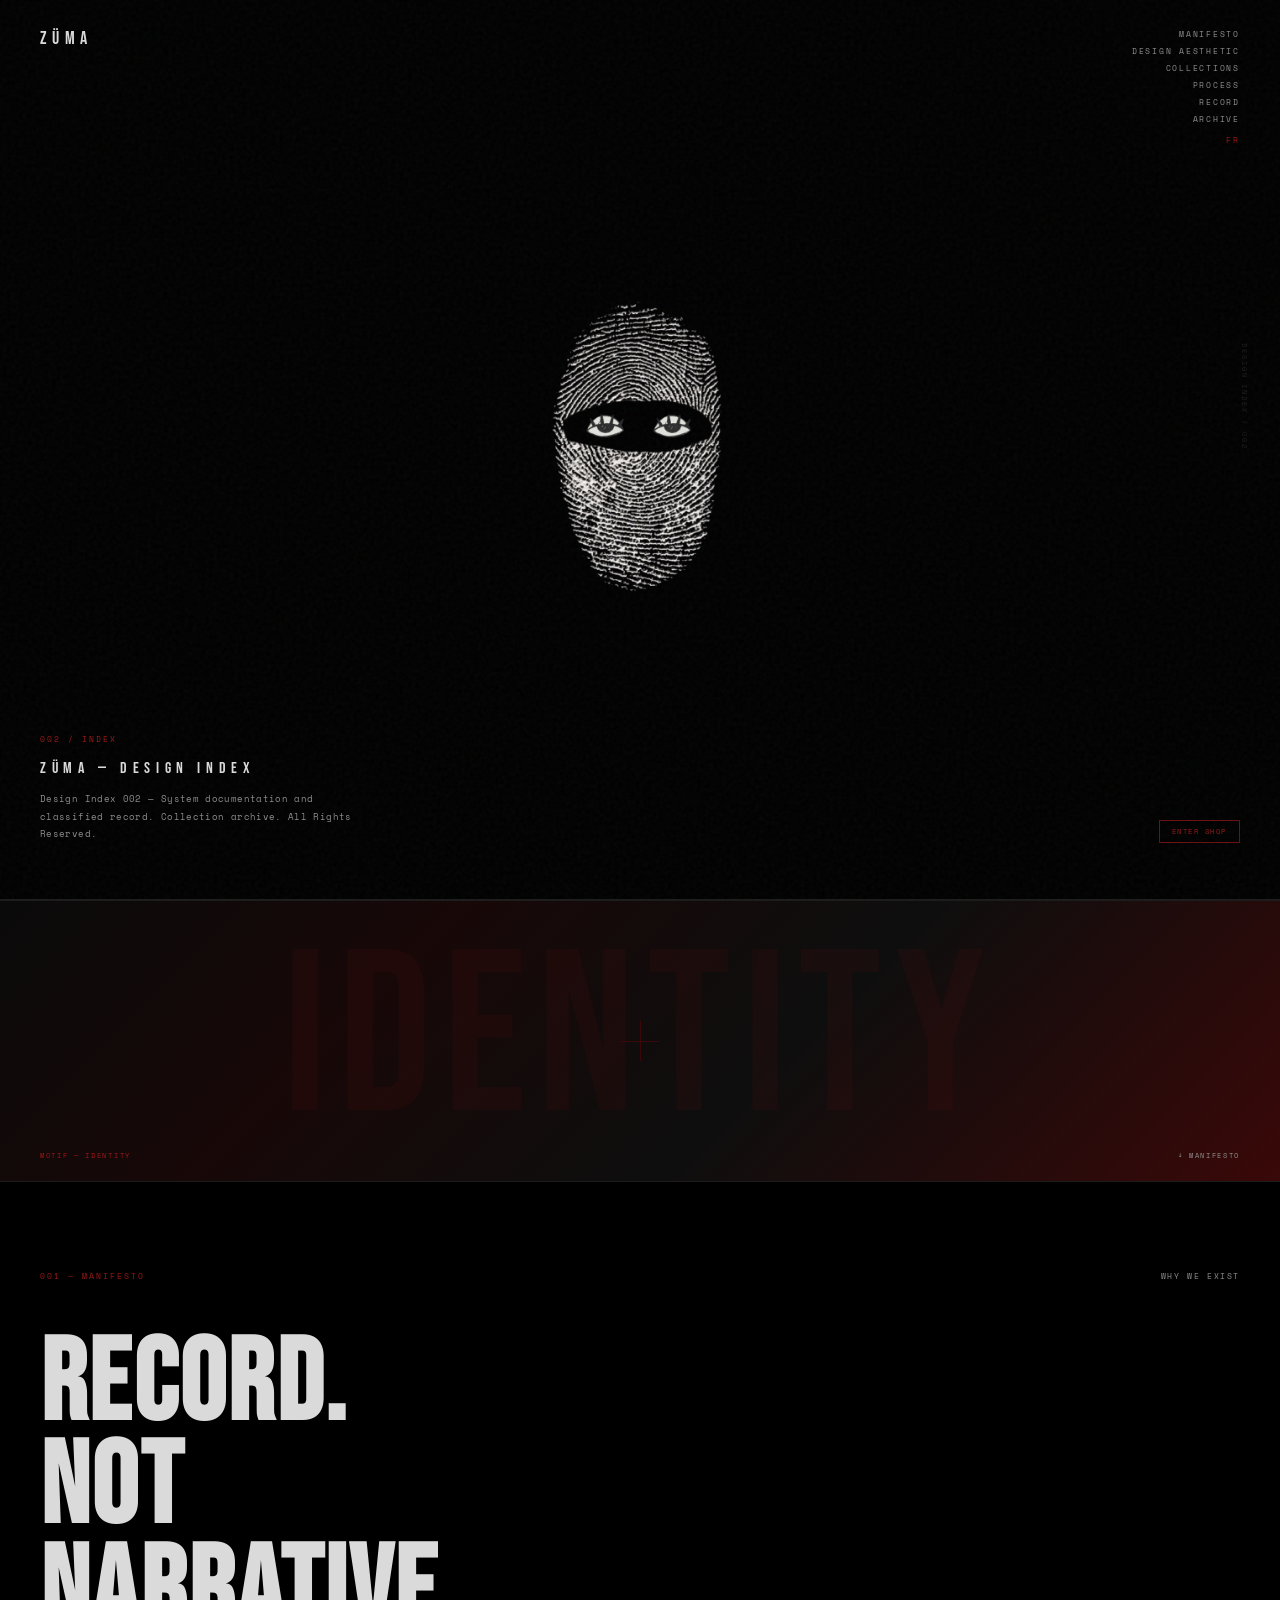
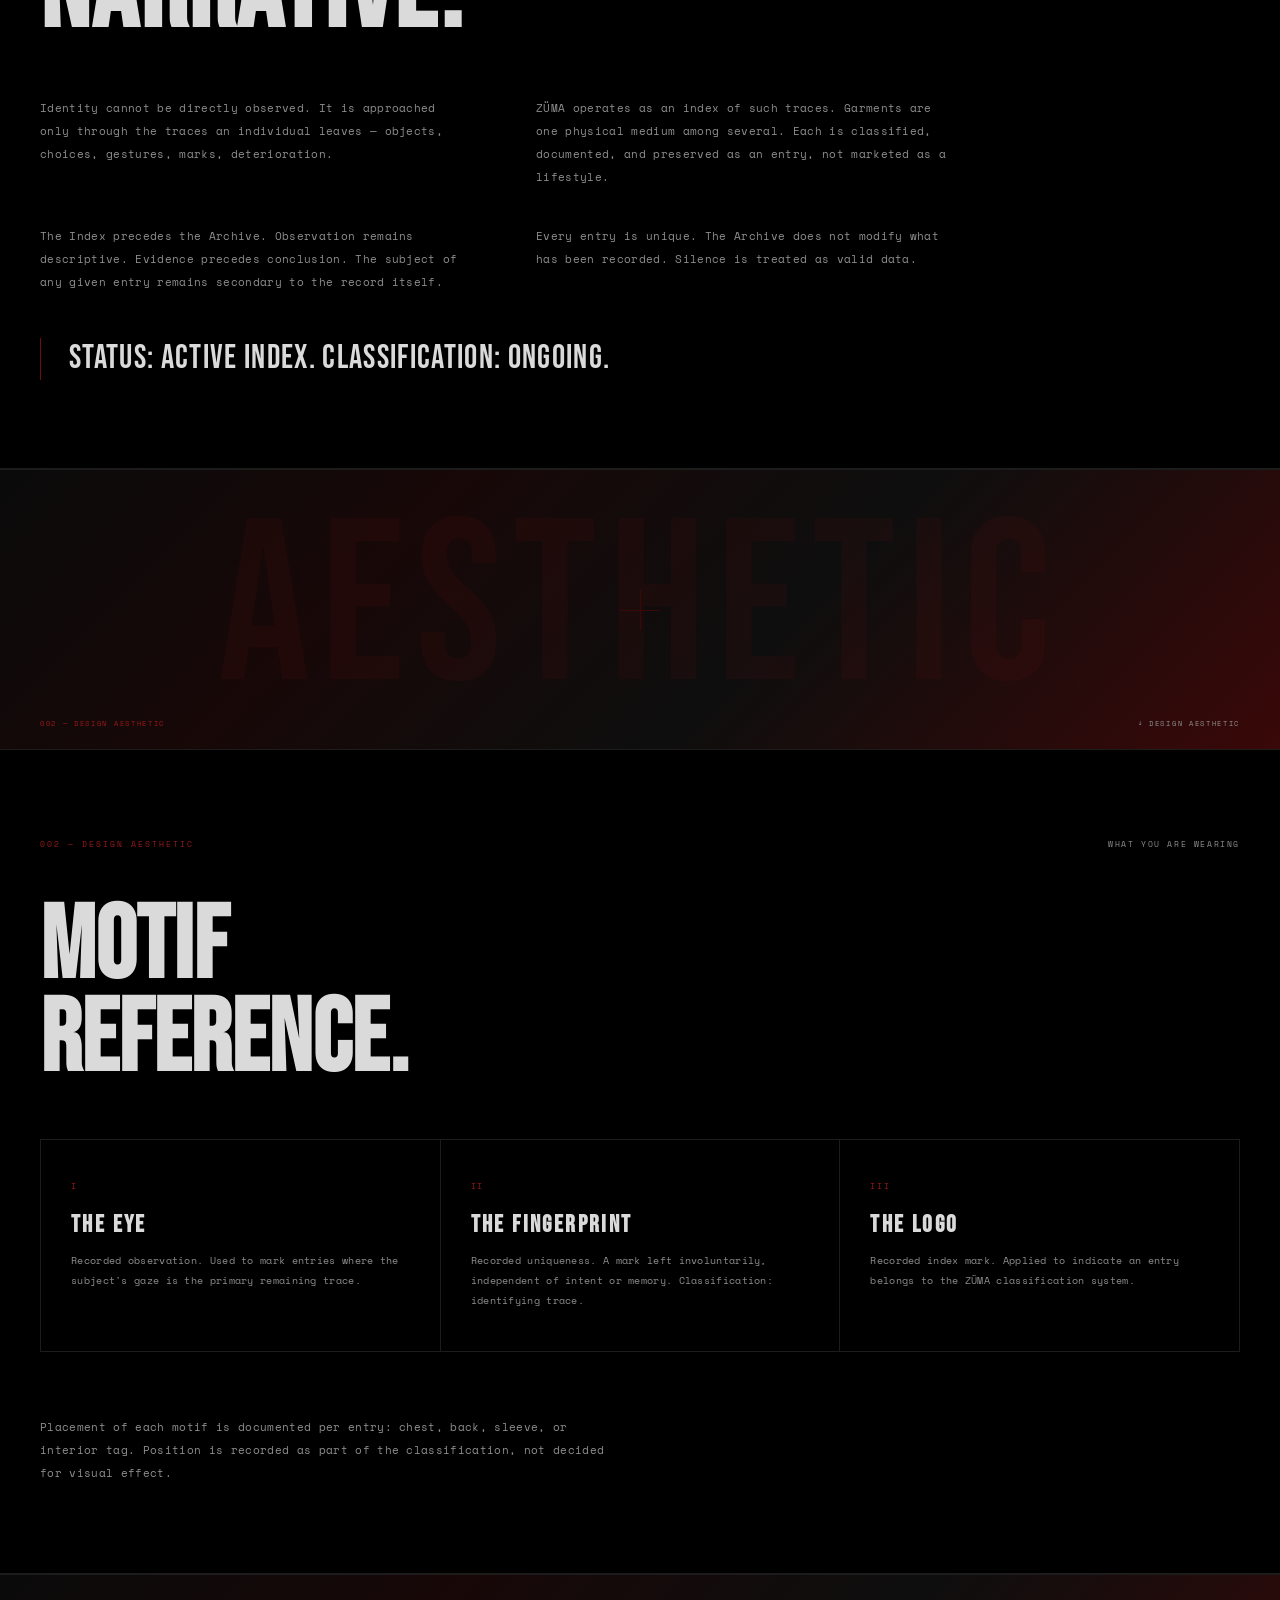
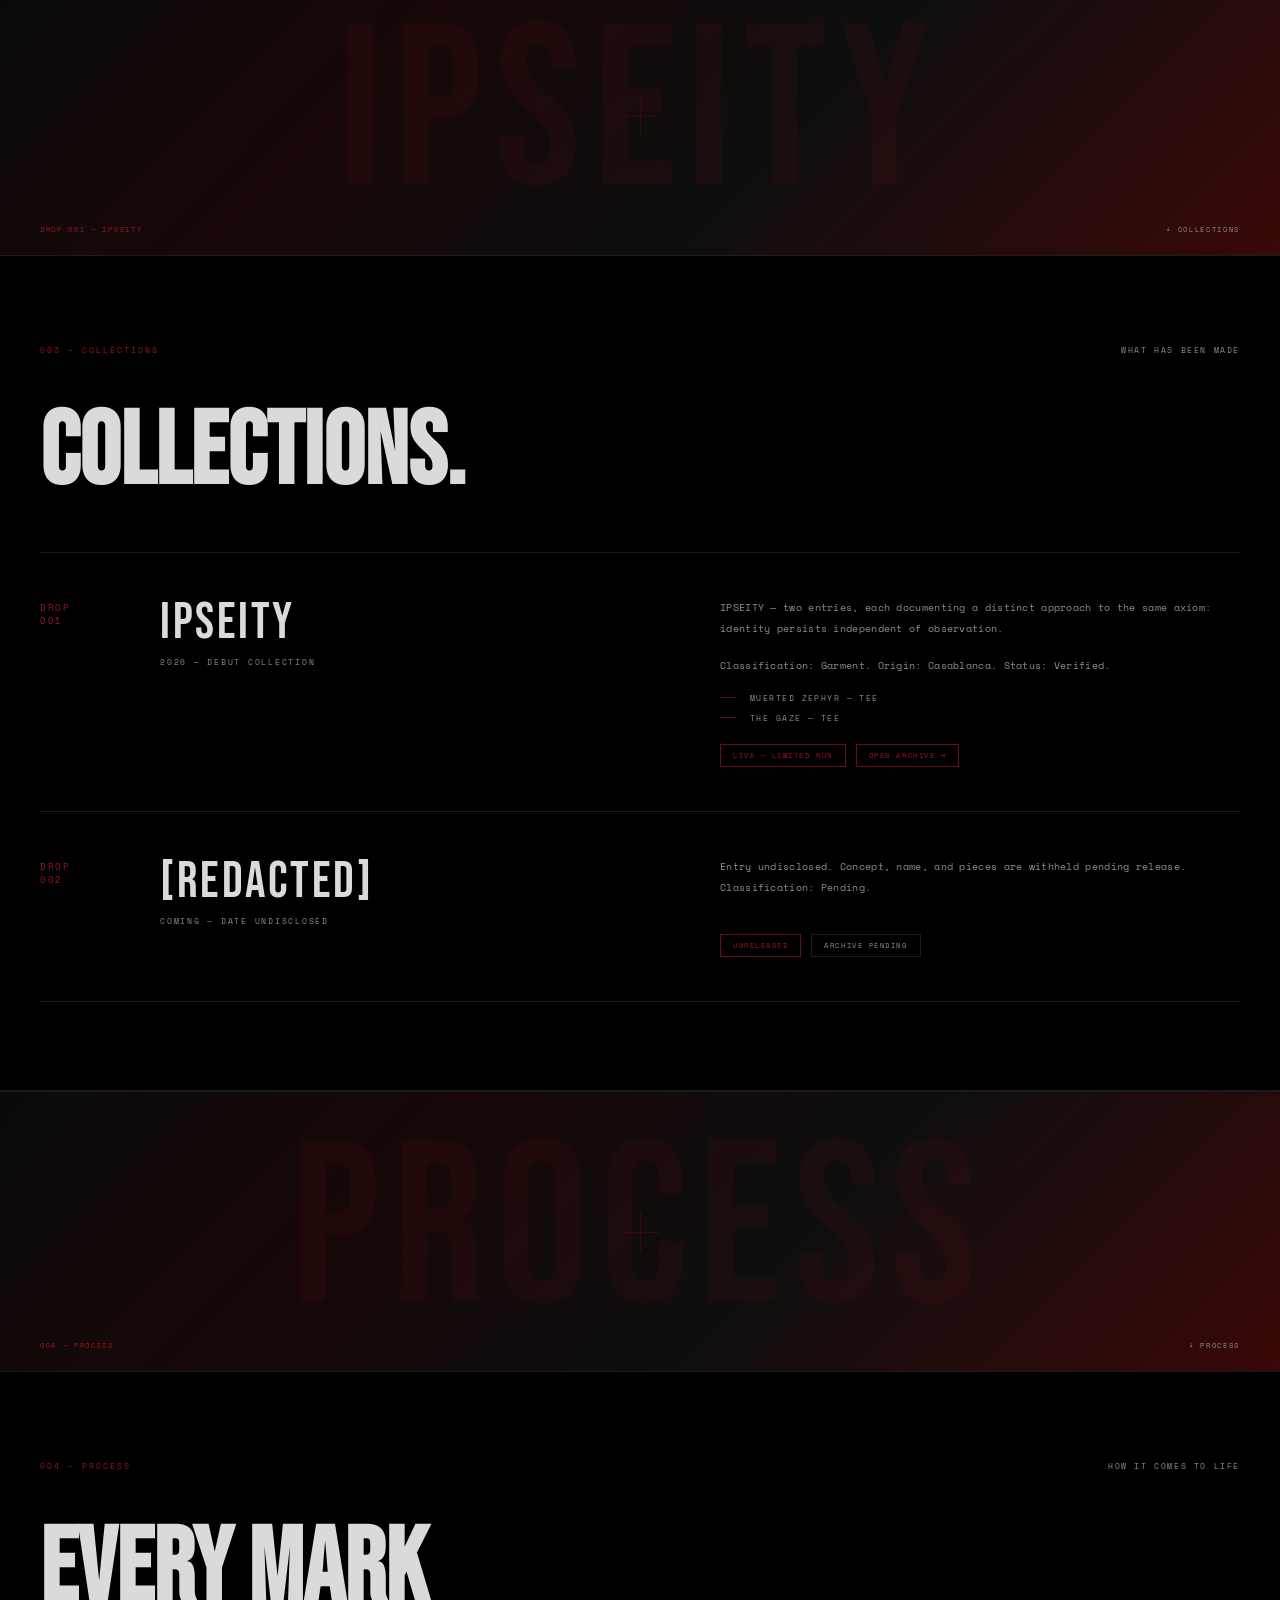
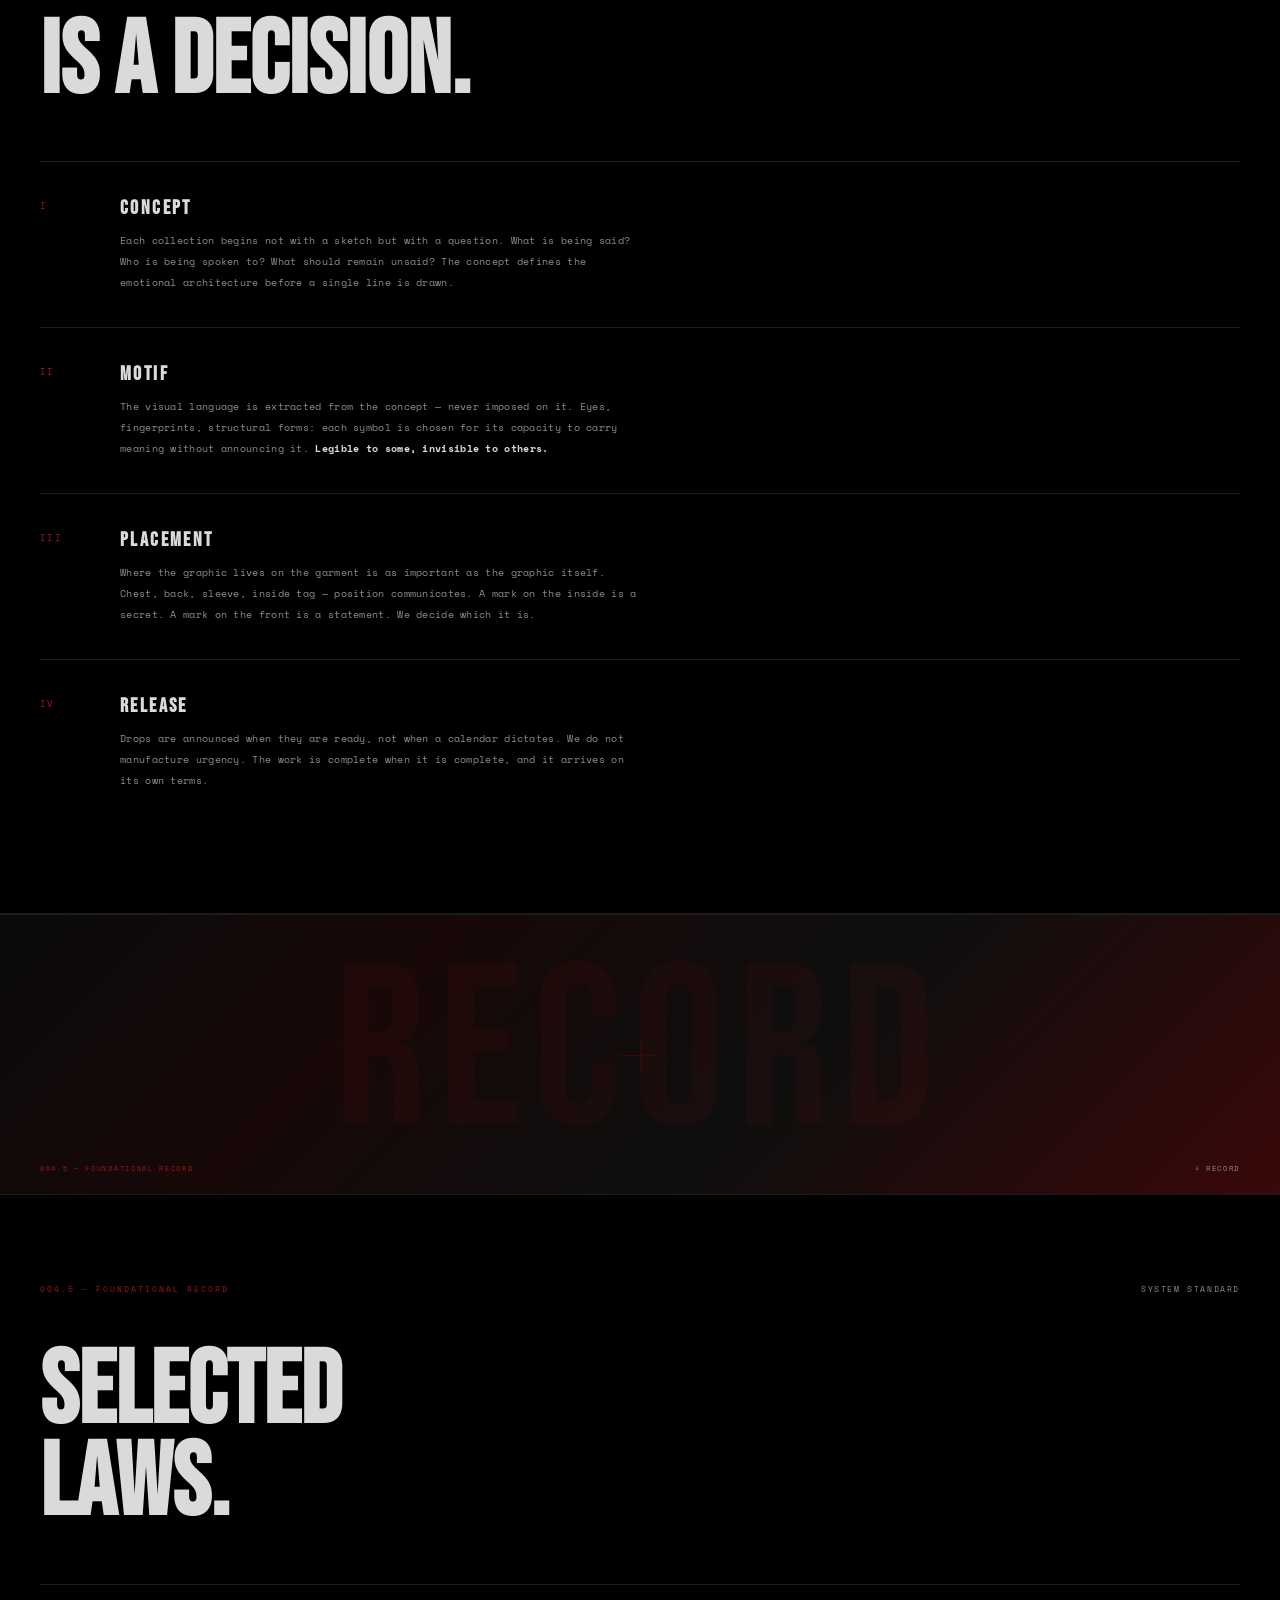
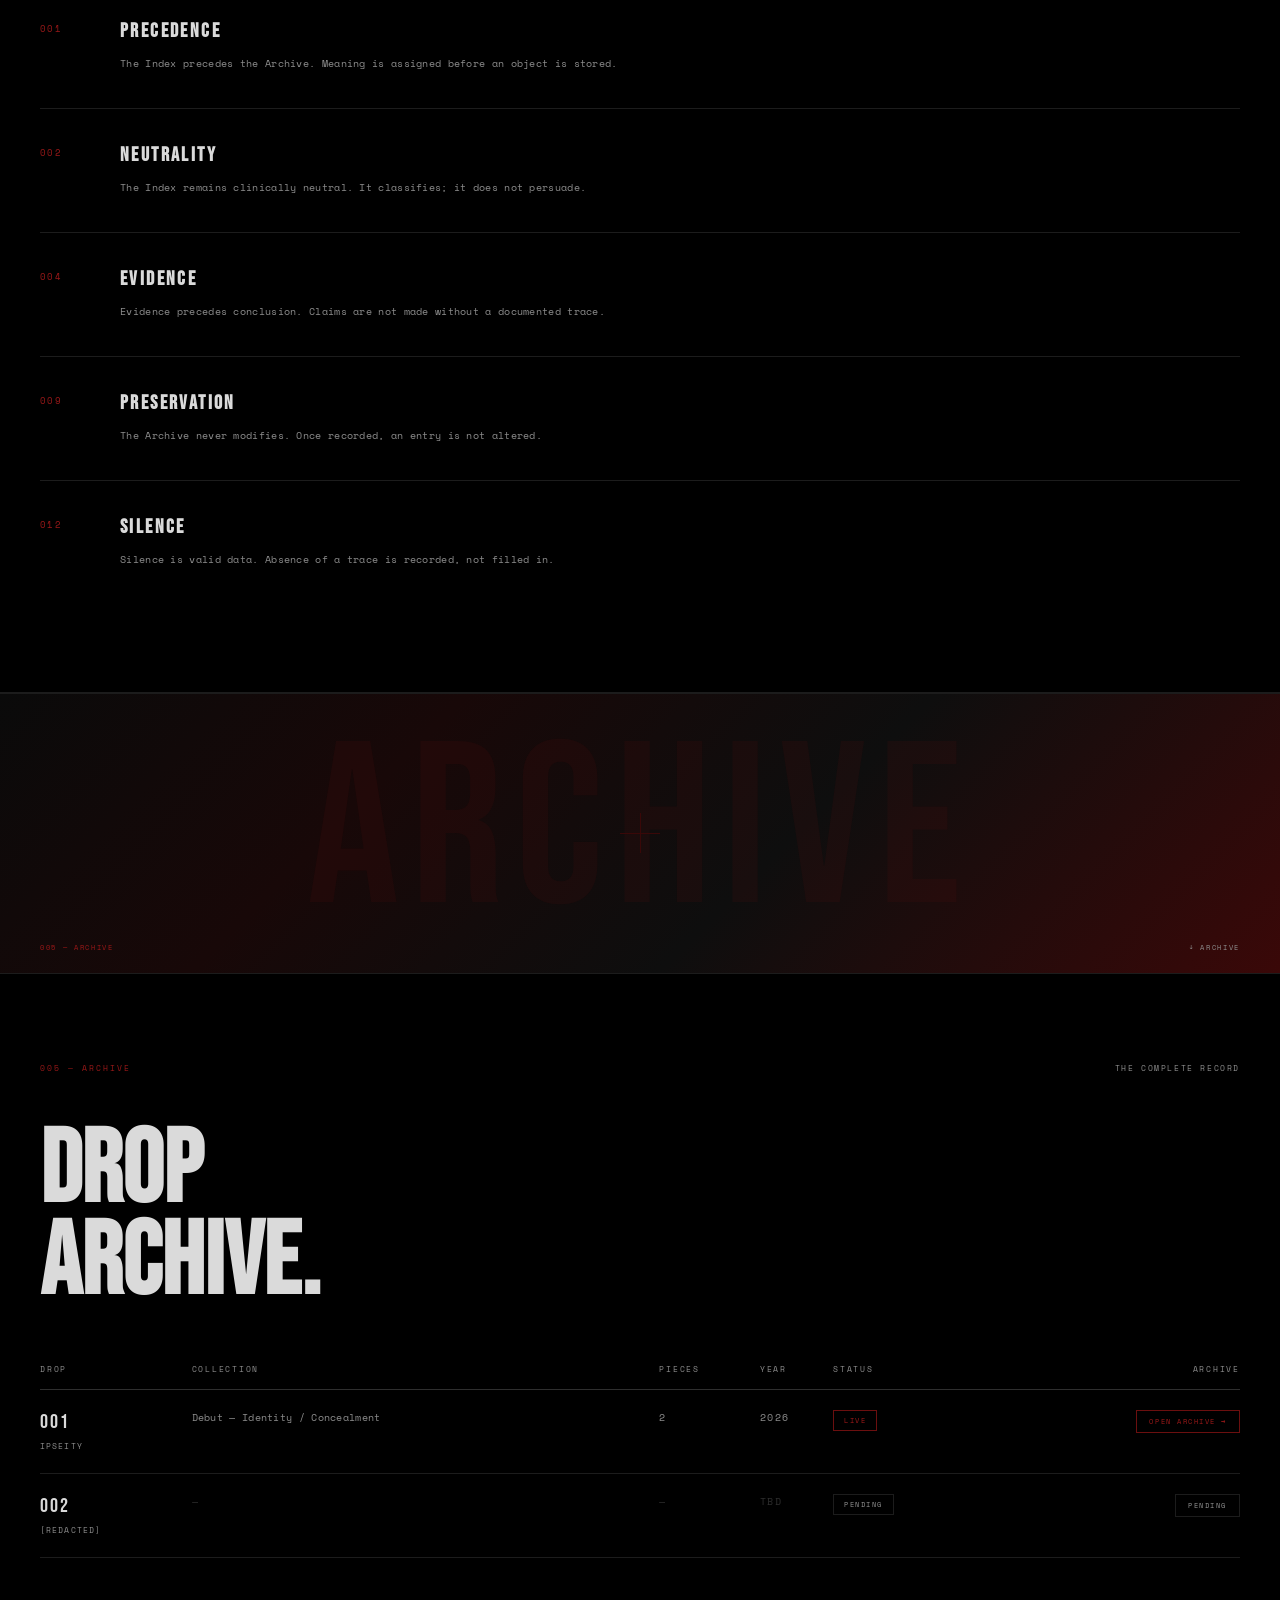
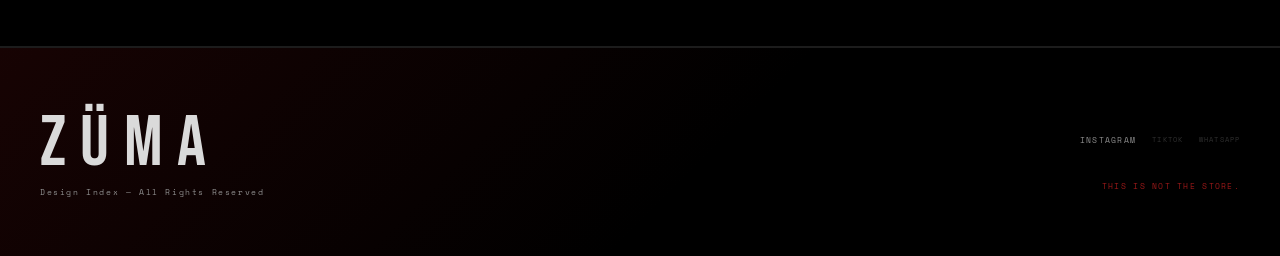
==== index.html @ 2cfb6a5b "Add files via upload" ====
<!DOCTYPE html>
<html lang="en">
<head>
  <!-- Prevent a flash of unstyled content: scripts/core/loader.js restores visibility -->
  <style>body{visibility:hidden;}</style>

  <meta charset="UTF-8">
  <meta name="viewport" content="width=device-width, initial-scale=1.0">
  <title>ZÜMA — INDEX</title>
  <link rel="icon" type="image/png" href="assets/logos/android-chrome-512x512.png">

  <!-- Fonts -->
  <link rel="preconnect" href="https://fonts.googleapis.com">
  <link rel="preconnect" href="https://fonts.gstatic.com" crossorigin>
  <link href="https://fonts.googleapis.com/css2?family=Bebas+Neue&family=Space+Mono:wght@400;700&display=swap" rel="stylesheet">

  <!-- ======================================================
       STYLES
       Order matters: layout/responsive.css must load LAST so
       its @media overrides keep winning the cascade.
       ====================================================== -->
  <link rel="stylesheet" href="styles/core/reset.css">
  <link rel="stylesheet" href="styles/core/variables.css">
  <link rel="stylesheet" href="styles/core/globals.css">
  <link rel="stylesheet" href="styles/core/typography.css">

  <link rel="stylesheet" href="styles/layout/navigation.css">
  <link rel="stylesheet" href="styles/layout/section.css">
  <link rel="stylesheet" href="styles/layout/footer.css">

  <link rel="stylesheet" href="styles/components/loader.css">
  <link rel="stylesheet" href="styles/components/buttons.css">
  <link rel="stylesheet" href="styles/components/texture-bands.css">
  <link rel="stylesheet" href="styles/components/cards.css">

  <link rel="stylesheet" href="styles/animations/keyframes.css">
  <link rel="stylesheet" href="styles/animations/reveal.css">

  <link rel="stylesheet" href="styles/pages/hero.css">
  <link rel="stylesheet" href="styles/pages/manifesto.css">
  <link rel="stylesheet" href="styles/pages/design-aesthetic.css">
  <link rel="stylesheet" href="styles/pages/collections.css">
  <link rel="stylesheet" href="styles/pages/process.css">
  <link rel="stylesheet" href="styles/pages/archive.css">

  <link rel="stylesheet" href="styles/layout/responsive.css">
</head>
<body>

<!-- ====================================================== -->
<!-- LOADER -->
<!-- ====================================================== -->
<div id="loader">
  <div class="loader-mark" style="opacity:0">ZÜMA</div>
  <div class="loader-line"></div>
</div>

<!-- ====================================================== -->
<!-- NAVIGATION -->
<!-- ====================================================== -->
<header>
  <nav>
    <a class="nav-brand" href="/ZUMAINDEX/">ZÜMA</a>
    <div class="nav-links">
      <a href="#manifesto">Manifesto</a>
      <a href="#design-aesthetic">Design Aesthetic</a>
      <a href="#collections">Collections</a>
      <a href="#process">Process</a>
      <a href="#record">Record</a>
      <a href="#archive">Archive</a>
      <a href="fr.html" style="color: var(--crimson-hi); margin-top: 4px;">FR</a>
    </div>
  </nav>
</header>

<main>

  <!-- ====================================================== -->
  <!-- HERO -->
  <!-- ====================================================== -->
  <section id="hero">
    <div class="hero-img"></div>
    <div class="hero-side">Design Index / 002</div>
    <div class="hero-content">
      <div>
        <div class="hero-number">002 / INDEX</div>
        <div class="hero-label">ZÜMA — Design Index</div>
        <p class="hero-sub">Design Index 002 — System documentation and classified record. Collection archive. All Rights Reserved.</p>
      </div>
      <div class="hero-shop-wrapper">
        <a href="https://zumaurbanwear.store/" class="hero-shop-btn">Enter Shop</a>
      </div>
    </div>
  </section>

  <!-- BAND 1 — shadow -->
  <div class="texture-band texture-band--mid tx-shadow reveal">
    <div class="band-ghost band-ghost--center">IDENTITY</div>
    <div class="band-cross"></div>
    <div class="band-label">Motif — Identity</div>
    <div class="band-label-r">↓ Manifesto</div>
  </div>

  <!-- ====================================================== -->
  <!-- MANIFESTO -->
  <!-- ====================================================== -->
  <section id="manifesto">
    <div class="section-meta reveal">
      <span class="section-num">001 — Manifesto</span>
      <span class="section-tag">Why we exist</span>
    </div>
    <h2 class="manifesto-headline reveal reveal-d1">RECORD.<br>NOT<br>NARRATIVE.</h2>
    <div class="manifesto-body">
      <div class="manifesto-block reveal reveal-d2">
        <p>Identity cannot be directly observed. It is approached only through the traces an individual leaves — objects, choices, gestures, marks, deterioration.</p>
      </div>
      <div class="manifesto-block reveal reveal-d3">
        <p>ZÜMA operates as an index of such traces. Garments are one physical medium among several. Each is classified, documented, and preserved as an entry, not marketed as a lifestyle.</p>
      </div>
      <div class="manifesto-block reveal reveal-d4">
        <p>The Index precedes the Archive. Observation remains descriptive. Evidence precedes conclusion. The subject of any given entry remains secondary to the record itself.</p>
      </div>
      <div class="manifesto-block reveal reveal-d5">
        <p>Every entry is unique. The Archive does not modify what has been recorded. Silence is treated as valid data.</p>
      </div>
      <div class="manifesto-pull reveal reveal-d2">
        <p>Status: Active Index. Classification: Ongoing.</p>
      </div>
    </div>
  </section>

  <!-- BAND 2 — fabric -->
  <div class="texture-band texture-band--mid tx-shadow reveal">
    <div class="band-ghost band-ghost--center">AESTHETIC</div>
    <div class="band-cross"></div>
    <div class="band-label">002 — Design Aesthetic</div>
    <div class="band-label-r">↓ Design Aesthetic</div>
  </div>

  <!-- ====================================================== -->
  <!-- DESIGN AESTHETIC -->
  <!-- ====================================================== -->
  <section id="design-aesthetic">
    <div class="section-meta reveal">
      <span class="section-num">002 — Design Aesthetic</span>
      <span class="section-tag">What you are wearing</span>
    </div>
    <h2 class="da-headline reveal reveal-d1">MOTIF<br>REFERENCE.</h2>
    <div class="da-grid reveal reveal-d2">
      <div class="da-cell">
        <span class="da-cell-num">I</span>
        <h3>THE EYE</h3>
        <p>Recorded observation. Used to mark entries where the subject's gaze is the primary remaining trace.</p>
      </div>
      <div class="da-cell">
        <span class="da-cell-num">II</span>
        <h3>THE FINGERPRINT</h3>
        <p>Recorded uniqueness. A mark left involuntarily, independent of intent or memory. Classification: identifying trace.</p>
      </div>
      <div class="da-cell">
        <span class="da-cell-num">III</span>
        <h3>THE LOGO</h3>
        <p>Recorded index mark. Applied to indicate an entry belongs to the ZÜMA classification system.</p>
      </div>
    </div>
    <div class="da-statement reveal reveal-d3">
      <p>Placement of each motif is documented per entry: chest, back, sleeve, or interior tag. Position is recorded as part of the classification, not decided for visual effect.</p>
    </div>
  </section>

  <!-- BAND 3 — concrete tall -->
  <div class="texture-band texture-band--mid tx-shadow reveal">
    <div class="band-ghost band-ghost--center">IPSEITY</div>
    <div class="band-cross"></div>
    <div class="band-label">Drop 001 — IPSEITY</div>
    <div class="band-label-r">↓ Collections</div>
  </div>

  <!-- ====================================================== -->
  <!-- COLLECTIONS -->
  <!-- ====================================================== -->
  <section id="collections">
    <div class="section-meta reveal">
      <span class="section-num">003 — Collections</span>
      <span class="section-tag">What has been made</span>
    </div>
    <h2 class="coll-headline reveal reveal-d1">COLLECTIONS.</h2>
    <div class="coll-entry reveal reveal-d2">
      <div class="coll-num">DROP<br>001</div>
      <div class="coll-name">IPSEITY<span>2026 — Debut Collection</span></div>
      <div class="coll-desc">
        <p>IPSEITY — two entries, each documenting a distinct approach to the same axiom: identity persists independent of observation.</p>
        <p>Classification: Garment. Origin: Casablanca. Status: Verified.</p>
        <div class="coll-pieces">
          <div class="coll-piece">Muerted Zephyr — Tee</div>
          <div class="coll-piece">The Gaze — Tee</div>
        </div>
        <div class="coll-status">Live — Limited Run</div>
        <a href="collections/001-ipseity/index.html" class="link-btn" style="margin-top:20px;display:inline-block;">Open Archive →</a>
      </div>
    </div>
    <div class="coll-entry reveal reveal-d3">
      <div class="coll-num">DROP<br>002</div>
      <div class="coll-name">[REDACTED]<span>Coming — Date Undisclosed</span></div>
      <div class="coll-desc">
        <p>Entry undisclosed. Concept, name, and pieces are withheld pending release. Classification: Pending.</p>
        <div class="coll-status">Unreleased</div>
        <span class="link-btn link-btn--muted" style="margin-top:20px;display:inline-block;">Archive Pending</span>
      </div>
    </div>
  </section>

  <!-- BAND 4 — grain short -->
  <div class="texture-band texture-band--mid tx-shadow reveal">
    <div class="band-ghost band-ghost--center">PROCESS</div>
    <div class="band-cross"></div>
    <div class="band-label">004 — Process</div>
    <div class="band-label-r">↓ Process</div>
  </div>

  <!-- ====================================================== -->
  <!-- PROCESS -->
  <!-- ====================================================== -->
  <section id="process">
    <div class="section-meta reveal">
      <span class="section-num">004 — Process</span>
      <span class="section-tag">How it comes to life</span>
    </div>
    <h2 class="process-headline reveal reveal-d1">EVERY MARK<br>IS A DECISION.</h2>
    <div class="process-item reveal reveal-d1">
      <div class="process-item-num">I</div>
      <div class="process-item-body"><h4>CONCEPT</h4><p>Each collection begins not with a sketch but with a question. What is being said? Who is being spoken to? What should remain unsaid? The concept defines the emotional architecture before a single line is drawn.</p></div>
    </div>
    <div class="process-item reveal reveal-d2">
      <div class="process-item-num">II</div>
      <div class="process-item-body"><h4>MOTIF</h4><p>The visual language is extracted from the concept — never imposed on it. Eyes, fingerprints, structural forms: each symbol is chosen for its capacity to carry meaning without announcing it. <strong>Legible to some, invisible to others.</strong></p></div>
    </div>
    <div class="process-item reveal reveal-d3">
      <div class="process-item-num">III</div>
      <div class="process-item-body"><h4>PLACEMENT</h4><p>Where the graphic lives on the garment is as important as the graphic itself. Chest, back, sleeve, inside tag — position communicates. A mark on the inside is a secret. A mark on the front is a statement. We decide which it is.</p></div>
    </div>
    <div class="process-item reveal reveal-d2">
      <div class="process-item-num">IV</div>
      <div class="process-item-body"><h4>RELEASE</h4><p>Drops are announced when they are ready, not when a calendar dictates. We do not manufacture urgency. The work is complete when it is complete, and it arrives on its own terms.</p></div>
    </div>
  </section>

  <!-- BAND 4.5 — record -->
  <div class="texture-band texture-band--mid tx-shadow reveal">
    <div class="band-ghost band-ghost--center">RECORD</div>
    <div class="band-cross"></div>
    <div class="band-label">004.5 — Foundational Record</div>
    <div class="band-label-r">↓ Record</div>
  </div>

  <!-- ====================================================== -->
  <!-- FOUNDATIONAL RECORD -->
  <!-- ====================================================== -->
  <section id="record">
    <div class="section-meta reveal">
      <span class="section-num">004.5 — Foundational Record</span>
      <span class="section-tag">System standard</span>
    </div>
    <h2 class="process-headline reveal reveal-d1">SELECTED<br>LAWS.</h2>
    <div class="process-item reveal reveal-d1">
      <div class="process-item-num">001</div>
      <div class="process-item-body"><h4>PRECEDENCE</h4><p>The Index precedes the Archive. Meaning is assigned before an object is stored.</p></div>
    </div>
    <div class="process-item reveal reveal-d2">
      <div class="process-item-num">002</div>
      <div class="process-item-body"><h4>NEUTRALITY</h4><p>The Index remains clinically neutral. It classifies; it does not persuade.</p></div>
    </div>
    <div class="process-item reveal reveal-d3">
      <div class="process-item-num">004</div>
      <div class="process-item-body"><h4>EVIDENCE</h4><p>Evidence precedes conclusion. Claims are not made without a documented trace.</p></div>
    </div>
    <div class="process-item reveal reveal-d2">
      <div class="process-item-num">009</div>
      <div class="process-item-body"><h4>PRESERVATION</h4><p>The Archive never modifies. Once recorded, an entry is not altered.</p></div>
    </div>
    <div class="process-item reveal reveal-d3">
      <div class="process-item-num">012</div>
      <div class="process-item-body"><h4>SILENCE</h4><p>Silence is valid data. Absence of a trace is recorded, not filled in.</p></div>
    </div>
  </section>

  <!-- BAND 5 — concrete short -->
  <div class="texture-band texture-band--mid tx-shadow reveal">
    <div class="band-ghost band-ghost--center">ARCHIVE</div>
    <div class="band-cross"></div>
    <div class="band-label">005 — Archive</div>
    <div class="band-label-r">↓ Archive</div>
  </div>

  <!-- ====================================================== -->
  <!-- ARCHIVE -->
  <!-- ====================================================== -->
  <section id="archive">
    <div class="section-meta reveal">
      <span class="section-num">005 — Archive</span>
      <span class="section-tag">The complete record</span>
    </div>
    <h2 class="archive-headline reveal reveal-d1">DROP<br>ARCHIVE.</h2>
    <table class="archive-table reveal reveal-d2">
      <thead>
        <tr><th>Drop</th><th>Collection</th><th>Pieces</th><th>Year</th><th>Status</th><th>Archive</th></tr>
      </thead>
      <tbody>
        <tr>
          <td><span class="td-drop-name">001</span><span class="td-mono">IPSEITY</span></td>
          <td><span style="font-size:10px;color:var(--grey-text);letter-spacing:0.03em;">Debut — Identity / Concealment</span></td>
          <td class="td-mono">2</td><td class="td-mono">2026</td>
          <td><span class="td-live">Live</span></td>
          <td><a href="collections/001-ipseity/index.html" class="link-btn">Open Archive →</a></td>
        </tr>
        <tr>
          <td><span class="td-drop-name">002</span><span class="td-mono">[REDACTED]</span></td>
          <td><span style="font-size:10px;color:var(--grey-mid);">—</span></td>
          <td class="td-mono" style="color:var(--grey-mid);">—</td>
          <td class="td-mono" style="color:var(--grey-mid);">TBD</td>
          <td><span class="td-pending">Pending</span></td>
          <td><span class="link-btn link-btn--muted">Pending</span></td>
        </tr>
      </tbody>
    </table>
  </section>

</main>

<!-- ====================================================== -->
<!-- FOOTER -->
<!-- ====================================================== -->
<footer class="reveal">
  <div class="footer-bg-grad"></div>
  <div class="footer-brand">
    ZÜMA
    <span>Design Index — All Rights Reserved</span>
  </div>
  <div class="footer-right">
    <div class="social-links">
      <a href="https://www.instagram.com/zumaurbanwear?igsh=MWdtNWJkbHEwOHBhdQ%3D%3D&utm_source=qr" target="_blank">Instagram</a>
      <a href="https://www.tiktok.com/@zumaurbanwear?is_from_webapp=1&sender_device=pc" target="_blank" style="color:var(--grey-mid); font-size:7px;">TikTok</a>
      <a href="https://wa.me/message/KOH2ZXZY6EPHP1" target="_blank" style="color:var(--grey-mid); font-size:7px;">WhatsApp</a>
    </div>
    <p class="footer-note">This is not the store.</p>
  </div>
</footer>

<!-- ====================================================== -->
<!-- SCRIPTS (order preserved: loader must run before reveal) -->
<!-- ====================================================== -->
<script src="scripts/core/loader.js"></script>
<script src="scripts/animations/reveal.js"></script>
</body>
</html>
---- styles/core/variables.css ----
/* ============================================================
   DESIGN TOKENS
   Single source of truth for every colour used across the site.
   Spacing, type-scale and timing are intentionally expressed as
   literals (clamp()/px) at their call sites in this codebase —
   see docs/ARCHITECTURE.md for why they were left untouched.
   ============================================================ */

:root {
  --black:       #000000;
  --off-black:   #000000;
  --grey-deep:   #1c1c1c;
  --grey-mid:    #2e2e2e;
  --grey-text:   #8e8e8e;
  --light:       #dadada;
  --crimson:     #6b0f0f;
  --crimson-dim: #3a0808;
  --crimson-hi:  #9a1818;
}
---- styles/core/globals.css ----
/* ============================================================
   GLOBALS
   Document-level look and feel shared by every page.
   ============================================================ */

body {
  background: var(--black);
  color: var(--light);
  font-family: 'Space Mono', monospace;
  font-weight: 400;
  overflow-x: hidden;
  cursor: crosshair;
}

/* Fixed film-grain / noise overlay sitting above all content */
body::before {
  content: '';
  position: fixed;
  inset: 0;
  background-image: url("data:image/svg+xml,%3Csvg viewBox='0 0 256 256' xmlns='http://www.w3.org/2000/svg'%3E%3Cfilter id='n'%3E%3CfeTurbulence type='fractalNoise' baseFrequency='0.85' numOctaves='4' stitchTiles='stitch'/%3E%3C/filter%3E%3Crect width='100%25' height='100%25' filter='url(%23n)'/%3E%3C/svg%3E");
  opacity: 0.04;
  pointer-events: none;
  z-index: 9999;
}

::-webkit-scrollbar {
  width: 2px;
}
::-webkit-scrollbar-track {
  background: var(--black);
}
::-webkit-scrollbar-thumb {
  background: var(--crimson);
}
---- styles/core/typography.css ----
/* ============================================================
   TYPOGRAPHY
   The two families used site-wide. Loaded via <link> in <head>
   (Google Fonts) — see index.html / fr.html.

     'Bebas Neue'  — display / headline family, all caps forms
     'Space Mono'  — body & mono/label family (set as the body
                     default in core/globals.css)

   Per-section heading sizes are defined alongside the section
   that owns them (styles/pages/*.css) since none of them are
   reused across more than one page module.
   ============================================================ */
---- styles/layout/navigation.css ----
/* ============================================================
   NAVIGATION
   Fixed top bar: brand mark (left) + anchor links (right).
   ============================================================ */

nav {
  position: fixed;
  top: 0;
  left: 0;
  right: 0;
  z-index: 100;
  display: flex;
  justify-content: space-between;
  align-items: flex-start;
  padding: 28px 40px;
}

.nav-brand {
  font-family: 'Bebas Neue', sans-serif;
  font-size: 18px;
  letter-spacing: 0.3em;
  color: var(--light);
  text-decoration: none;
  opacity: 0;
  animation: fade-up 0.2s linear forwards 1.8s;
}

.nav-links {
  display: flex;
  flex-direction: column;
  align-items: flex-end;
  gap: 5px;
  opacity: 0;
  animation: fade-up 0.2s linear forwards 2s;
}
.nav-links a {
  font-size: 8px;
  letter-spacing: 0.22em;
  text-transform: uppercase;
  color: var(--grey-text);
  text-decoration: none;
  transition: color 0.3s;
}
.nav-links a:hover {
  color: var(--crimson-hi);
}
---- styles/layout/section.css ----
/* ============================================================
   SECTION BASE
   Shared chrome for every <section>: consistent padding, bottom
   rule, and the "number / tag" meta row used at the top of each.
   ============================================================ */

section {
  padding: 88px 40px;
  border-bottom: 1px solid var(--grey-deep);
  position: relative;
}

.section-meta {
  display: flex;
  justify-content: space-between;
  align-items: flex-start;
  margin-bottom: 52px;
}
.section-num {
  font-size: 8px;
  letter-spacing: 0.25em;
  color: var(--crimson-hi);
  text-transform: uppercase;
}
.section-tag {
  font-size: 8px;
  letter-spacing: 0.2em;
  color: var(--grey-text);
  text-transform: uppercase;
  text-align: right;
}
---- styles/layout/footer.css ----
/* ============================================================
   FOOTER
   Site closing band: brand lockup (left) + social links (right)
   over a crimson gradient wash.

   Note: the legacy stylesheet also defined a `.footer-bg-img`
   rule (a faint grayscale background photo) that had no matching
   element in either page's markup, so it never rendered. It has
   been removed as dead CSS; the source image is preserved at
   docs/legacy-unused-assets/footer-bg.png in case it's wanted
   later. See docs/CLEANUP.md.
   ============================================================ */

footer {
  padding: 60px 40px;
  display: flex;
  justify-content: space-between;
  align-items: flex-end;
  border-top: 1px solid var(--grey-deep);
  position: relative;
  overflow: hidden;
}

.footer-bg-grad {
  position: absolute;
  inset: 0;
  background: linear-gradient(135deg, var(--crimson-dim) 0%, transparent 55%);
  opacity: 0.4;
  pointer-events: none;
}

.footer-brand {
  font-family: 'Bebas Neue', sans-serif;
  font-size: clamp(40px, 7vw, 72px);
  letter-spacing: 0.2em;
  color: var(--light);
  line-height: 1;
  position: relative;
  z-index: 2;
}
.footer-brand span {
  display: block;
  font-family: 'Space Mono', monospace;
  font-size: 8px;
  letter-spacing: 0.2em;
  color: var(--grey-text);
  font-weight: 400;
  margin-top: 8px;
}

.footer-right {
  display: flex;
  flex-direction: column;
  gap: 12px;
  text-align: right;
  position: relative;
  z-index: 2;
}
.footer-right p {
  font-size: 8px;
  letter-spacing: 0.16em;
  color: var(--grey-text);
  text-transform: uppercase;
  line-height: 2.2;
}
.footer-right .footer-note {
  color: var(--crimson-hi);
  margin-top: 12px;
}

.social-links {
  display: flex;
  gap: 16px;
  margin-bottom: 8px;
}
.social-links a {
  font-size: 8px;
  letter-spacing: 0.16em;
  color: var(--grey-text);
  text-transform: uppercase;
  text-decoration: none;
  transition: color 0.3s;
}
.social-links a:hover {
  color: var(--crimson-hi);
}
---- styles/components/loader.css ----
/* ============================================================
   LOADER
   Full-screen intro splash. Shown until scripts/core/loader.js
   adds `.hidden` after the window `load` event (+2.4s hold).
   ============================================================ */

#loader {
  position: fixed;
  inset: 0;
  background: var(--black);
  z-index: 9000;
  display: flex;
  flex-direction: column;
  align-items: center;
  justify-content: center;
  gap: 5px;
  transition: opacity 1s ease, visibility 1s ease;
}
#loader.hidden {
  opacity: 0;
  visibility: hidden;
}

.loader-mark {
  font-family: 'Bebas Neue', sans-serif;
  font-size: clamp(52px, 12vw, 110px);
  letter-spacing: 0.35em;
  padding-left: 0.4em;
  color: var(--light);
  animation: loader-in 0.6s steps(2) 2;
}
.loader-line {
  height: 1px;
  background: var(--crimson);
  animation: loader-line 1.2s linear forwards 0.3s;
  max-width: 80vw;
  width: 80vw;
  margin-top: 0;
}

@keyframes loader-in {
  0%, 100% { opacity: 1; }
  50% { opacity: 0.3; }
}
@keyframes loader-line {
  0%   { width: 0; }
  100% { width: 100%; }
}
---- styles/components/buttons.css ----
/* ============================================================
   BUTTONS
   Keeps its original class name to avoid touching HTML/DOM
   output — see docs/ARCHITECTURE.md ("Why class names were not
   renamed to BEM"). Note: a duplicate `.footer-shop-btn` rule
   existed in the legacy stylesheet but had no matching element
   in either page — removed as dead CSS (see docs/CLEANUP.md).
   ============================================================ */

.hero-shop-btn {
  display: inline-block;
  font-size: 7px;
  letter-spacing: 0.22em;
  text-transform: uppercase;
  padding: 5px 12px;
  border: 1px solid var(--crimson);
  color: var(--crimson-hi);
  text-decoration: none;
  transition: background 0.3s, color 0.3s;
  white-space: nowrap;
}
.hero-shop-btn:hover {
  background: var(--crimson);
  color: var(--black);
}

/* ------------------------------------------------------------
   LINK-BTN
   Generic version of the same visual treatment, used anywhere
   an inline "go to X" reference is needed outside the hero:
   Collections → Open Archive, Archive table → Open Archive,
   Collection Archive → View Object (Store), → Back to Index.
   ------------------------------------------------------------ */
.link-btn {
  display: inline-block;
  font-size: 7px;
  letter-spacing: 0.22em;
  text-transform: uppercase;
  padding: 5px 12px;
  border: 1px solid var(--crimson);
  color: var(--crimson-hi);
  text-decoration: none;
  transition: background 0.3s, color 0.3s;
  white-space: nowrap;
}
.link-btn:hover {
  background: var(--crimson);
  color: var(--black);
}
/* Unreleased / not-yet-open reference — same shape, inert */
.link-btn--muted {
  border-color: var(--grey-deep);
  color: var(--grey-text);
  pointer-events: none;
}
---- styles/components/texture-bands.css ----
/* ============================================================
   TEXTURE BANDS
   Full-width divider strips used between every section (band-1
   through band-6). Sizing modifiers + texture modifiers +
   overlay labels are all reusable across the page.
   ============================================================ */

.texture-band {
  width: 100%;
  position: relative;
  overflow: hidden;
  border-top: 1px solid var(--grey-deep);
  border-bottom: 1px solid var(--grey-deep);
}
.texture-band--tall  { height: clamp(200px, 35vw, 480px); }
.texture-band--mid   { height: clamp(140px, 22vw, 320px); }
.texture-band--short { height: clamp(80px, 12vw, 160px); }

/* -- texture modifiers -- */
.tx-concrete {
  background:
    repeating-linear-gradient(92deg, transparent 0px, transparent 3px, rgba(110,10,10,0.03) 3px, rgba(110,10,10,0.03) 4px),
    repeating-linear-gradient(2deg, transparent 0px, transparent 8px, rgba(218,218,218,0.015) 8px, rgba(218,218,218,0.015) 9px),
    linear-gradient(160deg, #111 0%, #0a0a0a 40%, #120a0a 100%);
}
.tx-shadow {
  background: linear-gradient(135deg, #0a0a0a 0%, #180808 30%, #0e0e0e 60%, var(--crimson-dim) 100%);
}
.tx-fabric {
  background:
    repeating-linear-gradient(45deg, rgba(218,218,218,0.018) 0px, rgba(218,218,218,0.018) 1px, transparent 1px, transparent 8px),
    repeating-linear-gradient(-45deg, rgba(218,218,218,0.012) 0px, rgba(218,218,218,0.012) 1px, transparent 1px, transparent 8px),
    linear-gradient(180deg, #0d0d0d 0%, #111 100%);
}
.tx-grain {
  background:
    repeating-linear-gradient(0deg, transparent, transparent 2px, rgba(107,15,15,0.04) 2px, rgba(107,15,15,0.04) 3px),
    linear-gradient(120deg, #0e0b0e, #100808 50%, #0d0d0d);
}
.tx-split {
  background: linear-gradient(to right, var(--crimson-dim) 0%, #200a0a 35%, #0a0a0a 60%, #111 100%);
}

/* -- overlay labels / markers -- */
.band-label {
  position: absolute;
  bottom: 20px;
  left: 40px;
  font-size: 7px;
  letter-spacing: 0.24em;
  color: var(--crimson-hi);
  text-transform: uppercase;
  z-index: 3;
}
.band-label-r {
  position: absolute;
  bottom: 20px;
  right: 40px;
  font-size: 7px;
  letter-spacing: 0.24em;
  color: var(--grey-text);
  text-transform: uppercase;
  z-index: 3;
}
.band-ghost {
  position: absolute;
  font-family: 'Bebas Neue', sans-serif;
  color: rgba(107,15,15,0.12);
  white-space: nowrap;
  line-height: 1;
  pointer-events: none;
  z-index: 1;
}
.band-ghost--center {
  top: 50%;
  left: 50%;
  transform: translate(-50%, -50%);
  font-size: clamp(80px, 18vw, 240px);
  letter-spacing: 0.05em;
}
.band-cross {
  position: absolute;
  top: 50%;
  left: 50%;
  transform: translate(-50%, -50%);
  width: 40px;
  height: 40px;
  z-index: 2;
}
.band-cross::before,
.band-cross::after {
  content: '';
  position: absolute;
  background: var(--crimson-dim);
}
.band-cross::before { width: 1px; height: 100%; left: 50%; }
.band-cross::after  { height: 1px; width: 100%; top: 50%; }
---- styles/components/cards.css ----
/* ============================================================
   CARDS
   Motif-reference tiles used in the "Design Aesthetic" grid.
   The surrounding grid/headline lives in pages/design-aesthetic.css;
   the reusable tile itself lives here.
   ============================================================ */

.da-cell {
  background: var(--black);
  padding: 40px 30px;
  transition: background 0.4s;
}
.da-cell:hover {
  background: var(--off-black);
}
.da-cell-num {
  font-size: 8px;
  letter-spacing: 0.22em;
  color: var(--crimson-hi);
  margin-bottom: 18px;
  display: block;
}
.da-cell h3 {
  font-family: 'Bebas Neue', sans-serif;
  font-size: 24px;
  letter-spacing: 0.1em;
  color: var(--light);
  margin-bottom: 12px;
}
.da-cell p {
  font-size: 10px;
  line-height: 2;
  color: var(--grey-text);
  letter-spacing: 0.03em;
}
---- styles/animations/keyframes.css ----
/* ============================================================
   SHARED KEYFRAMES
   Only animations reused by more than one component live here.
   Single-use keyframes stay next to the rule that uses them
   (e.g. loader-in/loader-line in components/loader.css,
   hero-reveal in pages/hero.css).
   ============================================================ */

/* Generic entrance used by nav + hero copy on first paint */
@keyframes fade-up {
  from { opacity: 0; }
  to   { opacity: 1; }
}
---- styles/animations/reveal.css ----
/* ============================================================
   SCROLL REVEAL
   Paired with the IntersectionObserver in scripts/animations/reveal.js.
   Elements start hidden and animate in once `.visible`
   is toggled on by the observer.
   ============================================================ */

.reveal {
  opacity: 0;
  transition: opacity 0.2s linear;
}
.reveal.visible {
  opacity: 1;
}

.reveal-d1 { transition-delay: 0.05s; }
.reveal-d2 { transition-delay: 0.1s; }
.reveal-d3 { transition-delay: 0.15s; }
---- styles/pages/hero.css ----
/* ============================================================
   HERO
   Full-viewport opener: background photo, index number, title,
   dek, CTA, and the rotated side label.
   ============================================================ */

#hero {
  height: 100vh;
  position: relative;
  overflow: hidden;
  display: flex;
  flex-direction: column;
  justify-content: flex-end;
  padding: 0 40px 56px;
  border-bottom: 1px solid var(--grey-deep);
}

.hero-img {
  position: absolute;
  inset: 0;
  background: url('../../assets/images/hero-bg.png') center center/contain no-repeat;
  background-color: var(--black);
  opacity: 0;
  animation: hero-reveal 0.3s linear forwards 2s;
}
@keyframes hero-reveal {
  from { opacity: 0; }
  to   { opacity: 1; }
}

.hero-content {
  position: relative;
  z-index: 2;
  display: flex;
  justify-content: space-between;
  align-items: flex-end;
  gap: 40px;
}
.hero-number {
  font-size: 8px;
  letter-spacing: 0.25em;
  color: var(--crimson-hi);
  margin-bottom: 14px;
  opacity: 0;
  animation: fade-up 0.2s linear forwards 2.3s;
}
.hero-label {
  font-family: 'Bebas Neue', sans-serif;
  font-size: clamp(11px, 1.4vw, 16px);
  letter-spacing: 0.35em;
  color: var(--light);
  opacity: 0;
  animation: fade-up 0.2s linear forwards 2.5s;
}
.hero-sub {
  max-width: 340px;
  font-size: 9px;
  line-height: 1.95;
  letter-spacing: 0.04em;
  color: var(--grey-text);
  margin-top: 12px;
  opacity: 0;
  animation: fade-up 0.2s linear forwards 2.7s;
  flex: 1;
}
.hero-shop-wrapper {
  opacity: 0;
  animation: fade-up 0.2s linear forwards 2.7s;
}
.hero-side {
  position: absolute;
  top: 50%;
  right: 36px;
  transform: translateY(-50%) rotate(90deg);
  transform-origin: right center;
  font-size: 7px;
  letter-spacing: 0.28em;
  color: var(--grey-deep);
  text-transform: uppercase;
  z-index: 2;
  opacity: 0;
  animation: fade-up 0.2s linear forwards 2.9s;
}
---- styles/pages/manifesto.css ----
/* ============================================================
   MANIFESTO (001)
   ============================================================ */

#manifesto { background: var(--black); }

.manifesto-headline {
  font-family: 'Bebas Neue', sans-serif;
  font-size: clamp(48px, 9vw, 130px);
  line-height: 0.9;
  letter-spacing: 0.02em;
  color: var(--light);
  margin-bottom: 52px;
}
.manifesto-body {
  display: grid;
  grid-template-columns: 1fr 1fr;
  gap: 36px 72px;
  max-width: 920px;
}
.manifesto-block p {
  font-size: 11px;
  line-height: 2.1;
  color: var(--grey-text);
  letter-spacing: 0.03em;
}
.manifesto-block p strong {
  color: var(--light);
  font-weight: 700;
}
.manifesto-pull {
  grid-column: 1 / -1;
  border-left: 1px solid var(--crimson);
  padding-left: 28px;
  margin-top: 8px;
}
.manifesto-pull p {
  font-family: 'Bebas Neue', sans-serif;
  font-size: clamp(18px, 2.6vw, 34px);
  color: var(--light);
  line-height: 1.25;
  letter-spacing: 0.04em;
}
---- styles/pages/design-aesthetic.css ----
/* ============================================================
   DESIGN AESTHETIC (002)
   Tile grid lives here; the individual `.da-cell` tile styling
   is in components/cards.css.
   ============================================================ */

#design-aesthetic { background: var(--black); }

.da-headline {
  font-family: 'Bebas Neue', sans-serif;
  font-size: clamp(42px, 8vw, 110px);
  color: var(--light);
  line-height: 0.9;
  margin-bottom: 52px;
}
.da-grid {
  display: grid;
  grid-template-columns: repeat(3, 1fr);
  gap: 1px;
  background: var(--grey-deep);
  border: 1px solid var(--grey-deep);
  margin-bottom: 64px;
}
.da-statement p {
  font-size: 11px;
  line-height: 2.1;
  color: var(--grey-text);
  max-width: 580px;
  letter-spacing: 0.03em;
}
.da-statement p strong {
  color: var(--light);
  font-weight: 700;
}
---- styles/pages/collections.css ----
/* ============================================================
   COLLECTIONS (003)
   ============================================================ */

#collections { background: var(--black); }

.coll-headline {
  font-family: 'Bebas Neue', sans-serif;
  font-size: clamp(42px, 8vw, 110px);
  color: var(--light);
  line-height: 0.9;
  margin-bottom: 52px;
}
.coll-entry {
  display: grid;
  grid-template-columns: 80px 1fr 1fr;
  gap: 40px;
  padding: 44px 0;
  border-top: 1px solid var(--grey-deep);
  transition: border-color 0.3s;
}
.coll-entry:hover { border-color: var(--crimson-dim); }
.coll-entry:last-child { border-bottom: 1px solid var(--grey-deep); }

.coll-num {
  font-size: 9px;
  letter-spacing: 0.18em;
  color: var(--crimson-hi);
  padding-top: 4px;
}
.coll-name {
  font-family: 'Bebas Neue', sans-serif;
  font-size: clamp(28px, 4vw, 58px);
  letter-spacing: 0.05em;
  color: var(--light);
  line-height: 1;
}
.coll-name span {
  display: block;
  font-family: 'Space Mono', monospace;
  font-size: 8px;
  letter-spacing: 0.22em;
  color: var(--grey-text);
  font-weight: 400;
  margin-top: 10px;
  text-transform: uppercase;
}
.coll-desc p {
  font-size: 10px;
  line-height: 2.1;
  color: var(--grey-text);
  margin-bottom: 16px;
  letter-spacing: 0.03em;
}
.coll-desc p strong { color: var(--light); font-weight: 700; }

.coll-pieces {
  margin-top: 12px;
  display: flex;
  flex-direction: column;
  gap: 8px;
}
.coll-piece {
  display: flex;
  gap: 14px;
  align-items: center;
  font-size: 8px;
  letter-spacing: 0.18em;
  color: var(--grey-text);
  text-transform: uppercase;
}
.coll-piece::before {
  content: '';
  display: block;
  width: 16px;
  height: 1px;
  background: var(--crimson);
  flex-shrink: 0;
}
.coll-status {
  margin-top: 20px;
  display: inline-block;
  font-size: 7px;
  letter-spacing: 0.22em;
  text-transform: uppercase;
  padding: 5px 12px;
  border: 1px solid var(--crimson);
  color: var(--crimson-hi);
}
---- styles/pages/process.css ----
/* ============================================================
   PROCESS (004) + FOUNDATIONAL RECORD (004.5)
   The "Foundational Record" section re-uses these same
   .process-* classes rather than declaring its own — that's a
   trait of the original markup, preserved as-is.
   ============================================================ */

#process { background: var(--black); }

.process-headline {
  font-family: 'Bebas Neue', sans-serif;
  font-size: clamp(42px, 8vw, 110px);
  color: var(--light);
  line-height: 0.9;
  margin-bottom: 52px;
}
.process-item {
  display: grid;
  grid-template-columns: 48px 1fr;
  gap: 32px;
  padding: 34px 0;
  border-top: 1px solid var(--grey-deep);
  transition: border-color 0.4s;
}
.process-item:hover { border-color: var(--grey-mid); }
.process-item-num {
  font-size: 9px;
  letter-spacing: 0.15em;
  color: var(--crimson-hi);
  padding-top: 3px;
}
.process-item-body h4 {
  font-family: 'Bebas Neue', sans-serif;
  font-size: 20px;
  letter-spacing: 0.12em;
  color: var(--light);
  margin-bottom: 10px;
}
.process-item-body p {
  font-size: 10px;
  line-height: 2.1;
  color: var(--grey-text);
  max-width: 520px;
  letter-spacing: 0.03em;
}
.process-item-body p strong { color: var(--light); font-weight: 700; }
---- styles/pages/archive.css ----
/* ============================================================
   ARCHIVE (006)
   Drop record table.
   ============================================================ */

#archive { background: var(--black); }

.archive-headline {
  font-family: 'Bebas Neue', sans-serif;
  font-size: clamp(42px, 8vw, 110px);
  color: var(--light);
  line-height: 0.9;
  margin-bottom: 52px;
}
.archive-table {
  width: 100%;
  border-collapse: collapse;
}
.archive-table thead tr {
  border-bottom: 1px solid var(--grey-mid);
}
.archive-table th {
  font-size: 8px;
  letter-spacing: 0.22em;
  color: var(--grey-text);
  text-transform: uppercase;
  text-align: left;
  padding: 0 0 14px;
  font-weight: 400;
}
.archive-table th:last-child { text-align: right; }
.archive-table tbody tr {
  border-bottom: 1px solid var(--grey-deep);
  transition: background 0.3s;
}
.archive-table tbody tr:hover { background: var(--off-black); }
.archive-table td {
  padding: 20px 0;
  font-size: 10px;
  color: var(--grey-text);
  vertical-align: top;
}
.archive-table td:last-child { text-align: right; }
.td-drop-name {
  font-family: 'Bebas Neue', sans-serif;
  font-size: 20px;
  letter-spacing: 0.1em;
  color: var(--light);
  display: block;
  margin-bottom: 4px;
}
.td-mono {
  font-size: 8px;
  letter-spacing: 0.14em;
  color: var(--grey-text);
}
.td-live {
  display: inline-block;
  font-size: 7px;
  letter-spacing: 0.22em;
  text-transform: uppercase;
  padding: 4px 10px;
  border: 1px solid var(--crimson);
  color: var(--crimson-hi);
}
.td-pending {
  display: inline-block;
  font-size: 7px;
  letter-spacing: 0.22em;
  text-transform: uppercase;
  padding: 4px 10px;
  border: 1px solid var(--grey-deep);
  color: var(--grey-text);
}
---- styles/layout/responsive.css ----
/* ============================================================
   RESPONSIVE
   Single breakpoint (<=768px) carried over verbatim from the
   legacy stylesheet. IMPORTANT: this file must be linked LAST
   in index.html / fr.html so these overrides keep winning the
   cascade exactly as they did in the original single-file build.
   ============================================================ */

@media (max-width: 768px) {
  nav { padding: 20px 24px; }
  section { padding: 60px 24px; }
  #hero { padding: 0 24px 44px; }
  footer { padding: 44px 24px; flex-direction: column; gap: 32px; }
  .footer-right { text-align: left; }
  .manifesto-body { grid-template-columns: 1fr; }
  .manifesto-pull { grid-column: 1; }
  .da-grid { grid-template-columns: 1fr; }
  .coll-entry { grid-template-columns: 48px 1fr; }
  .coll-desc { grid-column: 2; }
  .process-item { grid-template-columns: 36px 1fr; gap: 16px; }
  .lookbook-grid { gap: 16px; }
  .lb-cell { flex: 0 0 calc(50% - 8px); max-width: calc(50% - 8px); }
  .hero-side { display: none; }
  .band-label { left: 24px; }
  .band-label-r { right: 24px; }
}
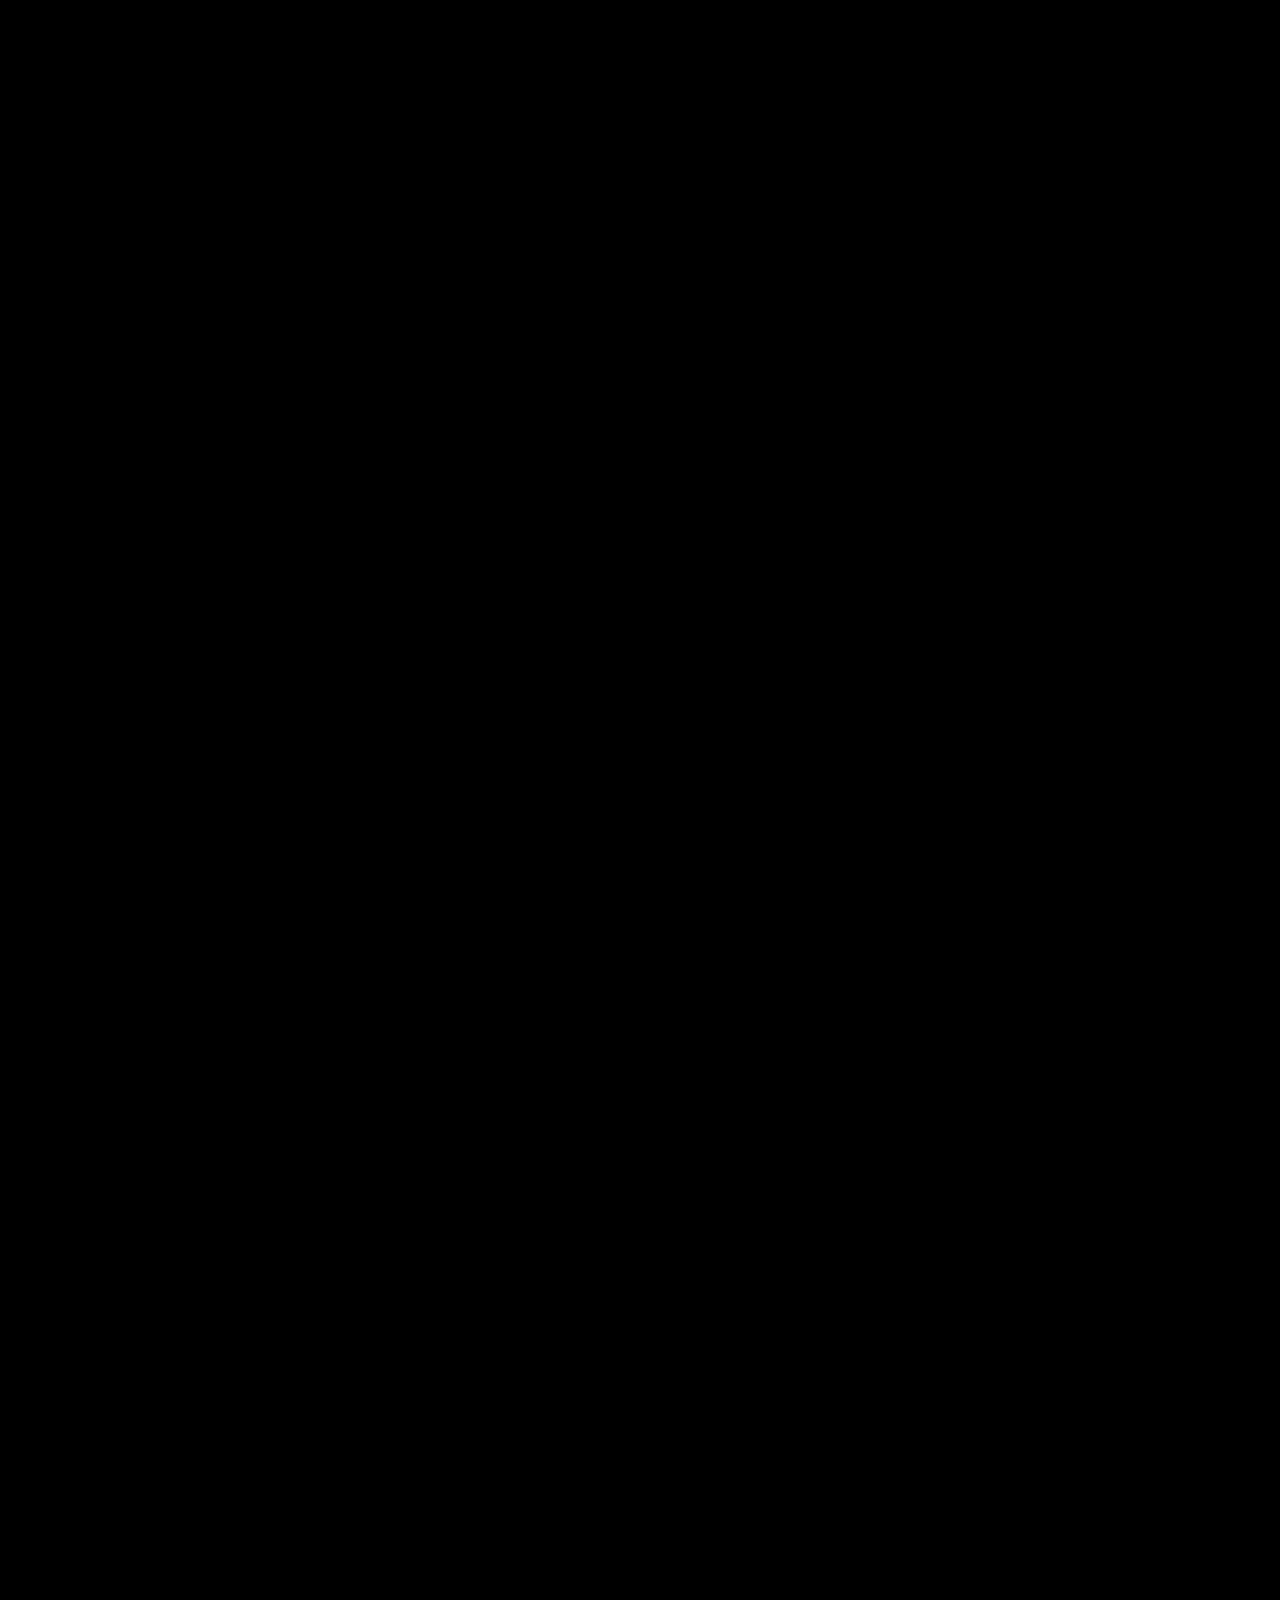
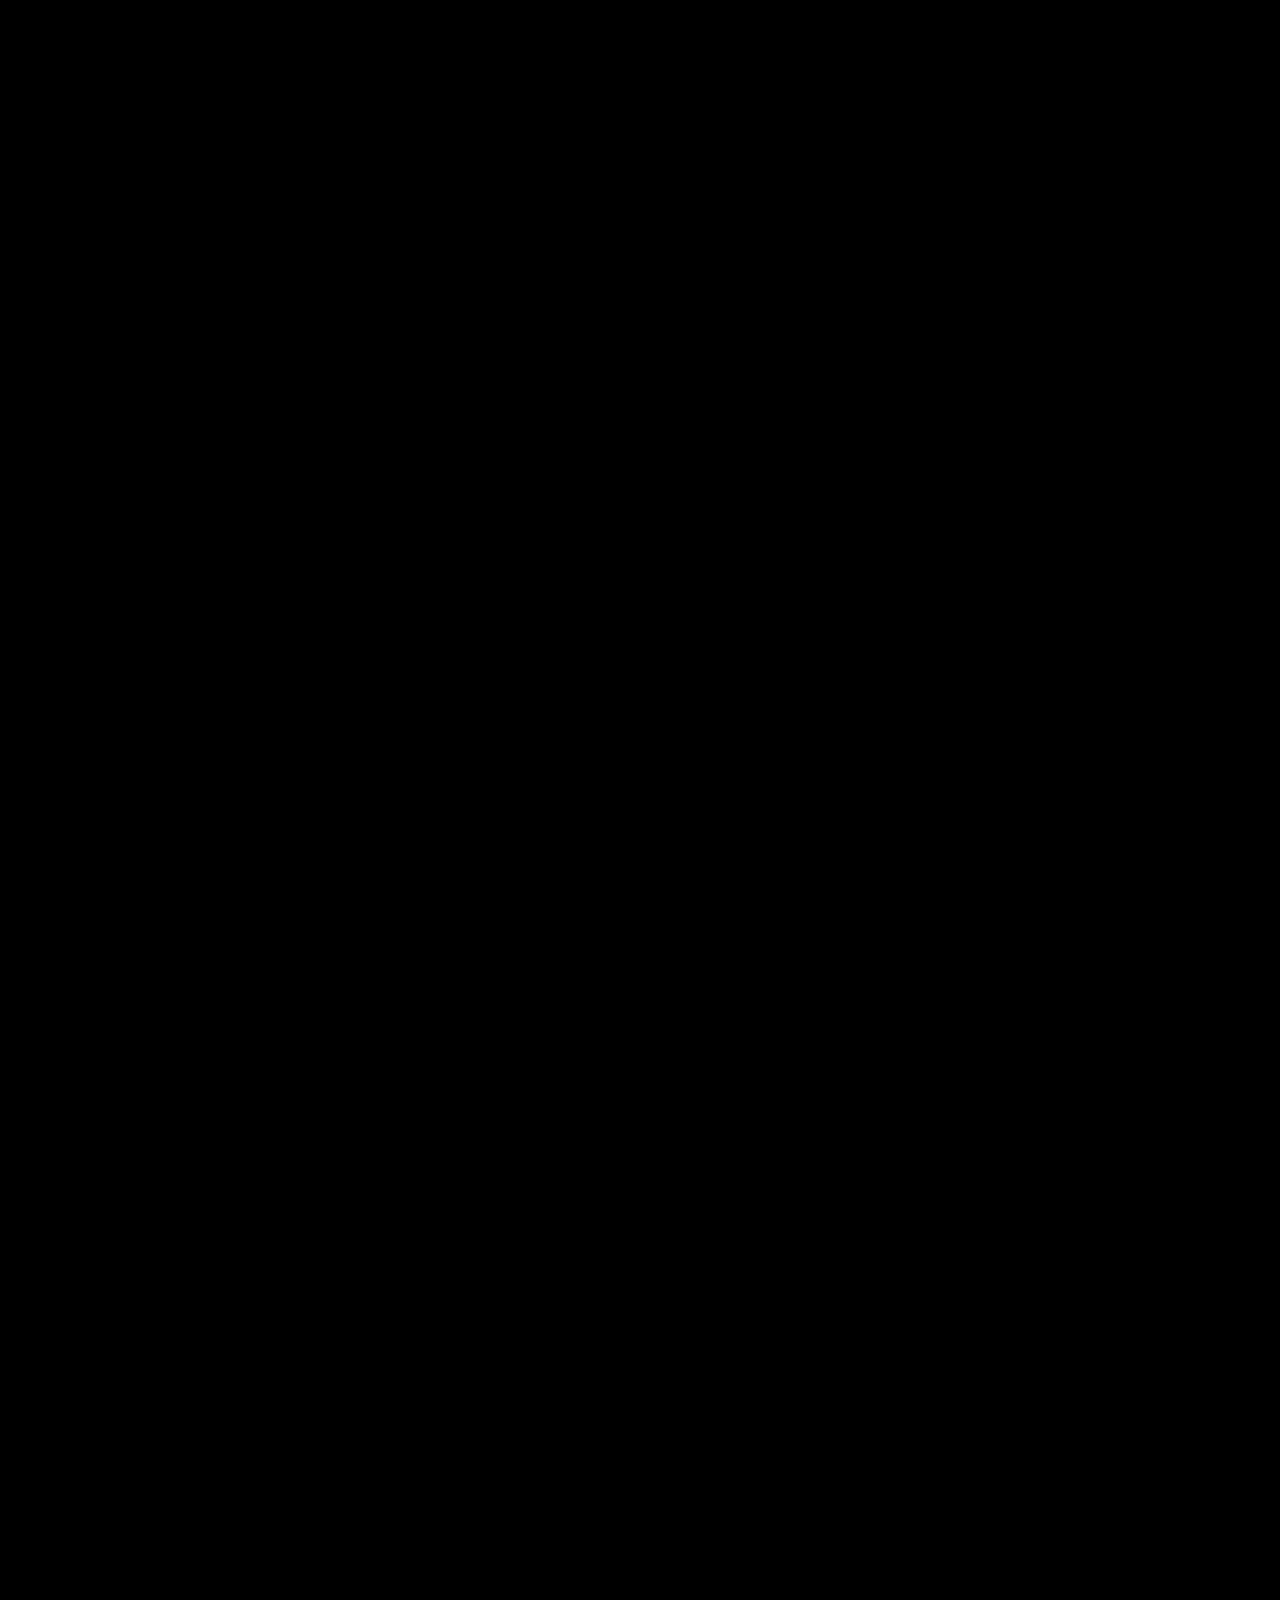
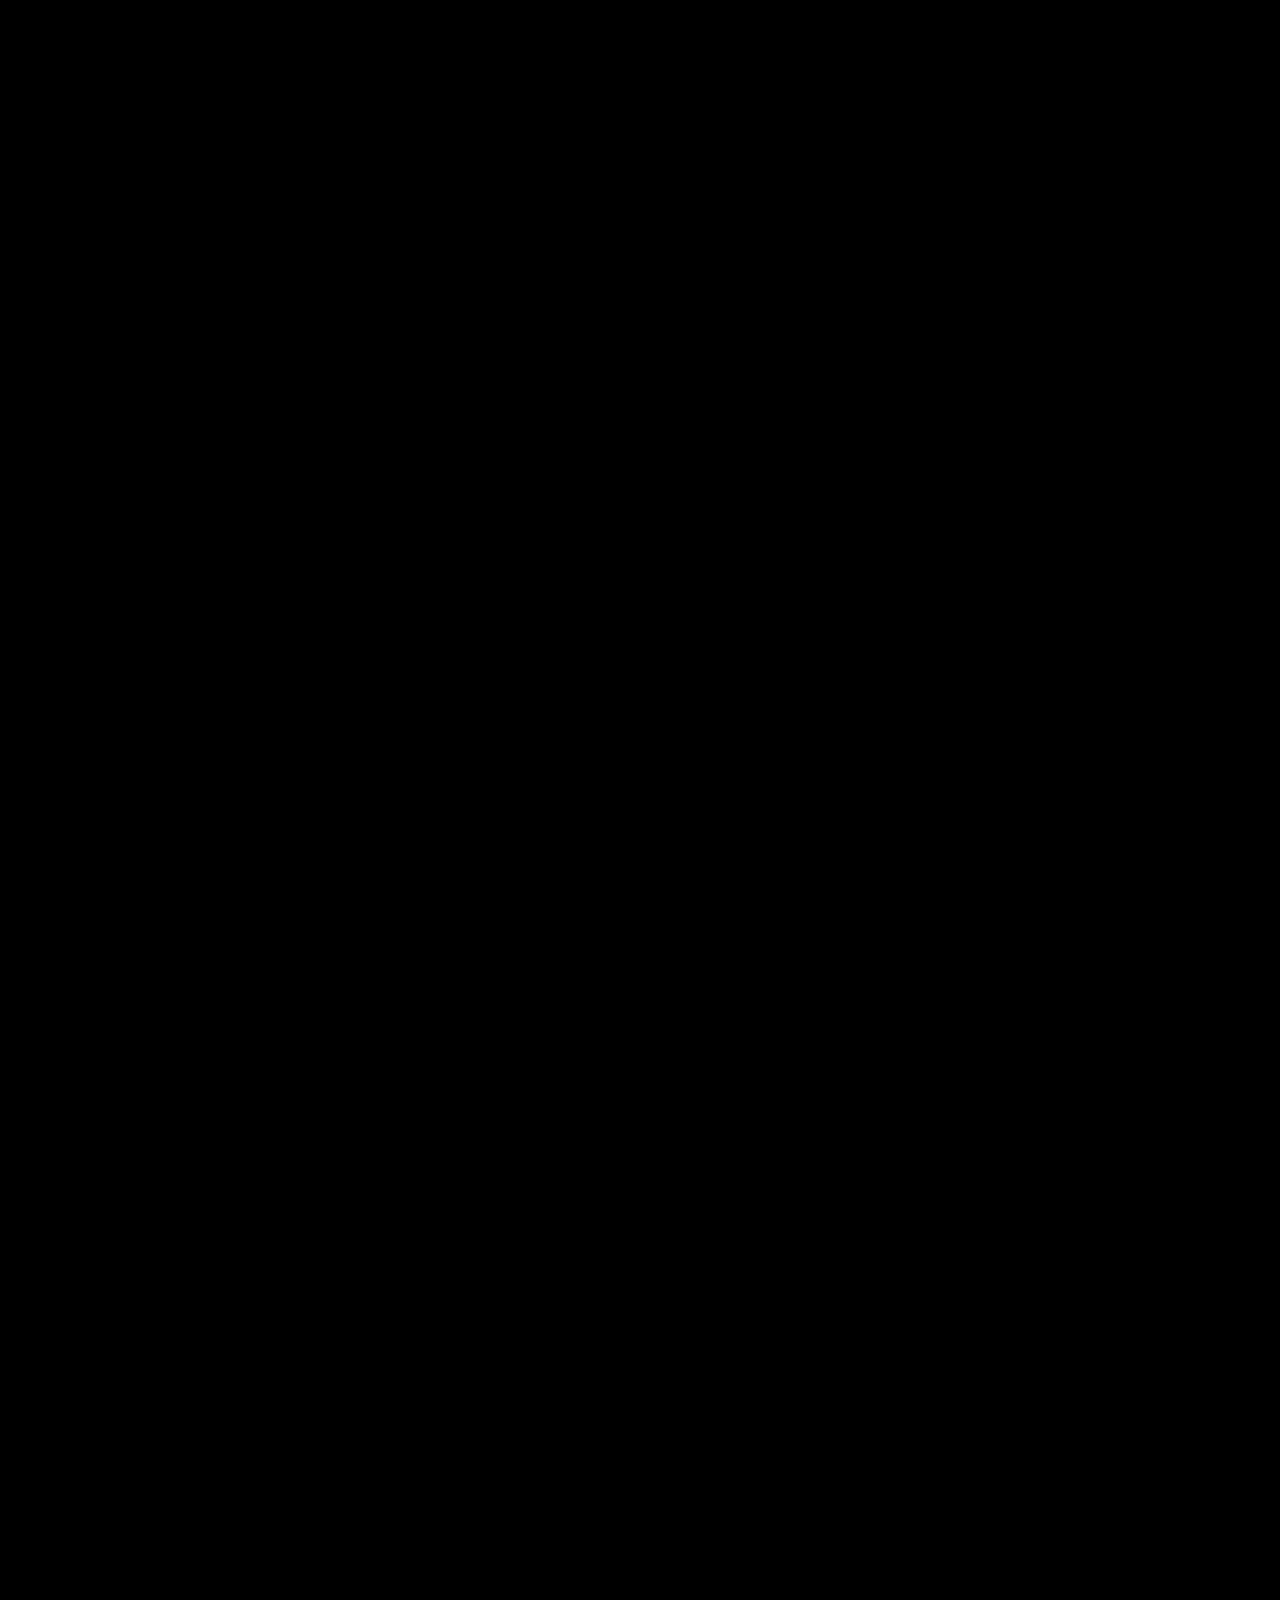
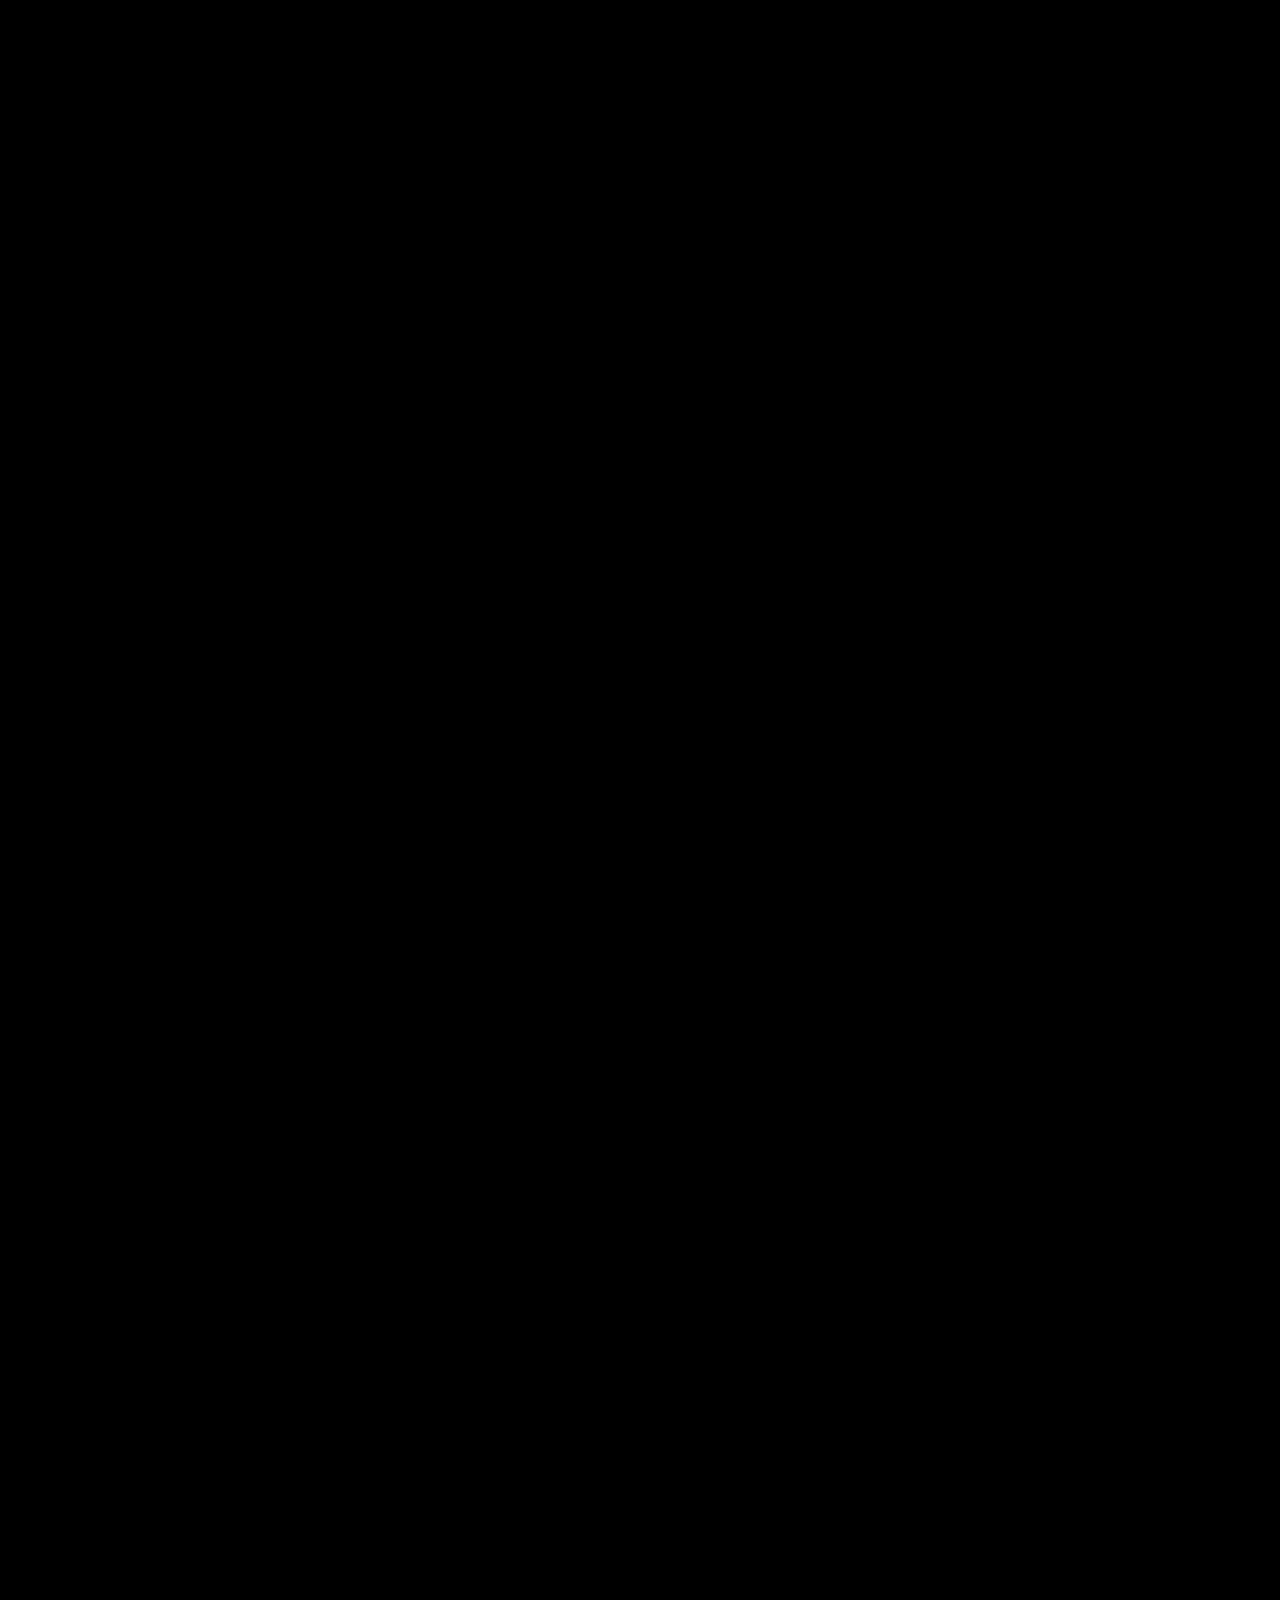
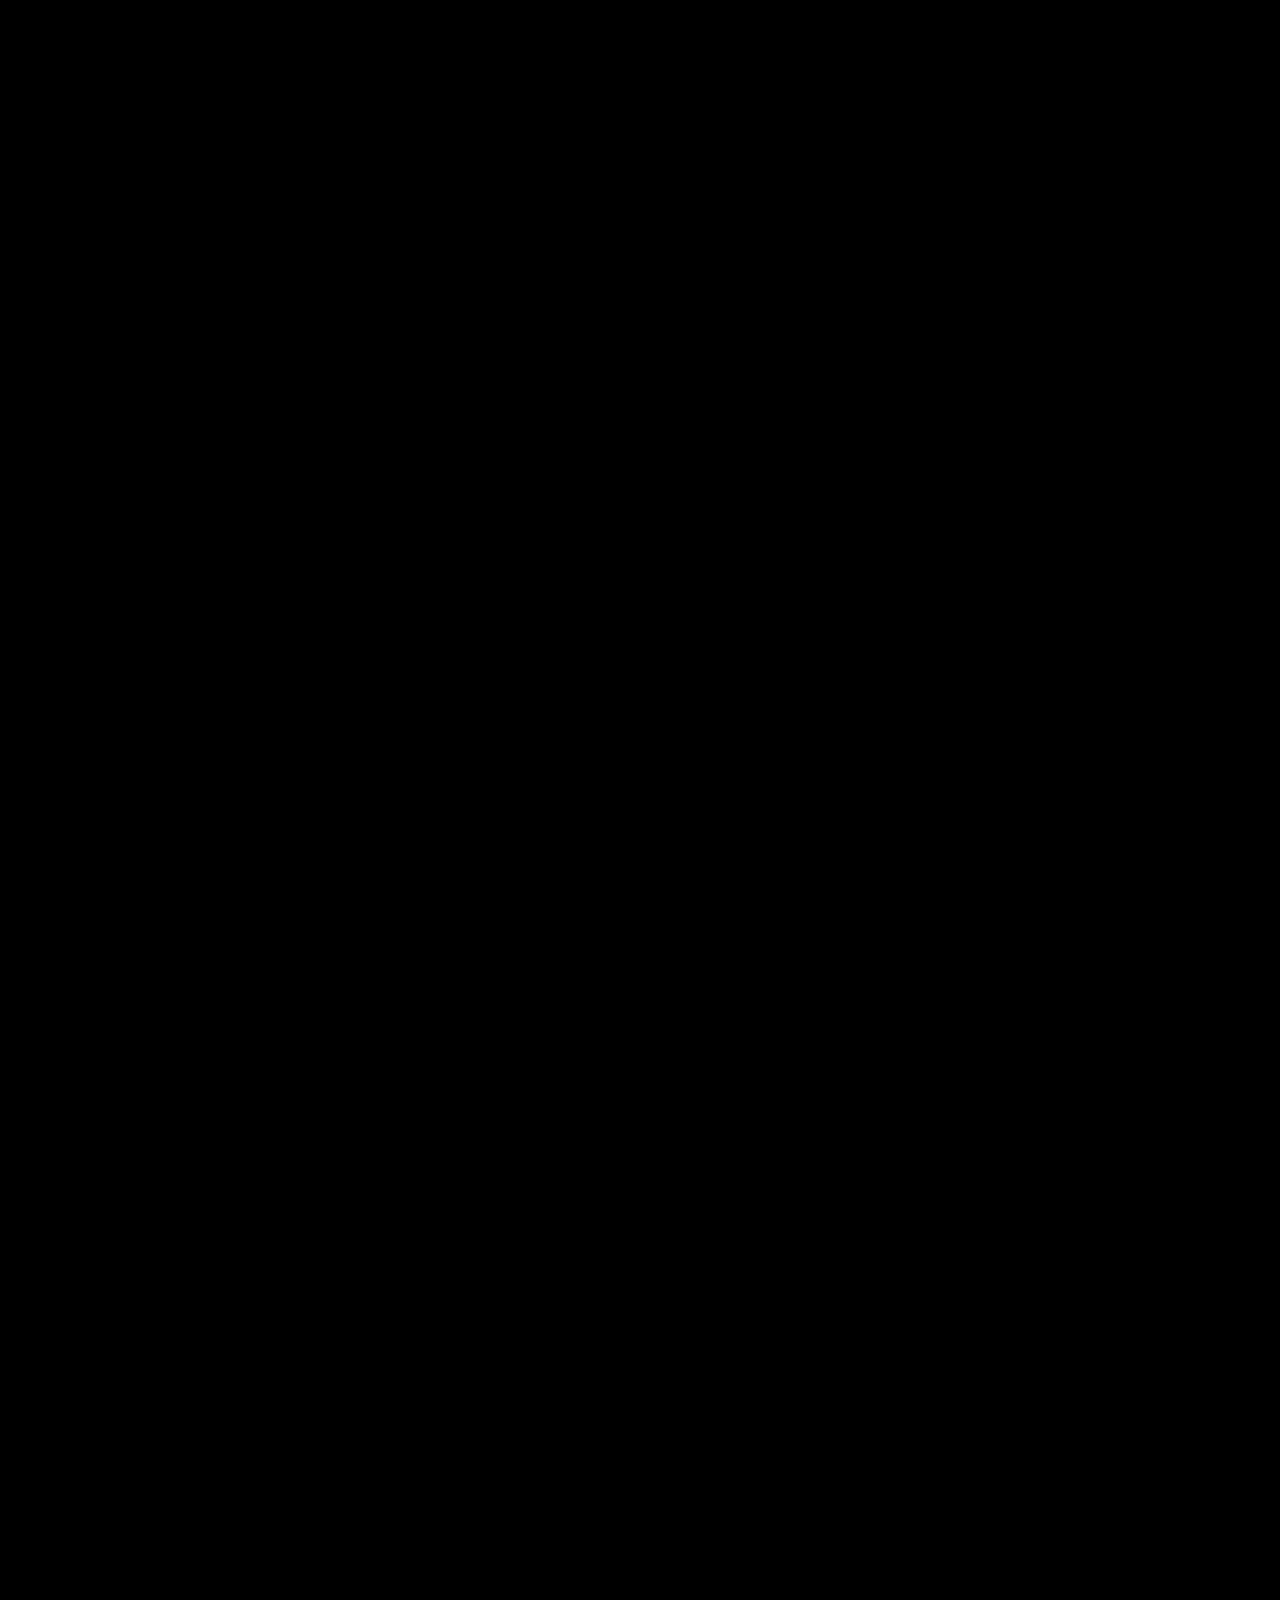
==== commit 12a1be81: "Add files via upload" ====
--- a/index.html
+++ b/index.html
@@ -1,24 +1,61 @@
 <!DOCTYPE html>
 <html lang="en">
 <head>
-  <!-- Prevent a flash of unstyled content: scripts/core/loader.js restores visibility -->
+  <!-- Prevent a flash of unstyled content -->
   <style>body{visibility:hidden;}</style>
 
-  <meta charset="UTF-8">
-  <meta name="viewport" content="width=device-width, initial-scale=1.0">
+  <meta charset="UTF-8" />
+  <meta name="viewport" content="width=device-width, initial-scale=1.0" />
+
   <title>ZÜMA — INDEX</title>
-  <link rel="icon" type="image/png" href="assets/logos/android-chrome-512x512.png">
+
+  <meta
+    name="description"
+    content="The official archive of ZÜMA. Foundational Record, collections, research, documents and editorial records."
+  />
+
+  <meta name="author" content="ZÜMA" />
+
+  <!-- Favicons -->
+  <link rel="icon" href="favicon.ico" sizes="any" />
+  <link rel="icon" type="image/svg+xml" href="favicon.svg" />
+  <link rel="icon" type="image/png" sizes="96x96" href="favicon-96x96.png" />
+
+  <link rel="apple-touch-icon" sizes="180x180" href="apple-touch-icon.png" />
+  <link rel="manifest" href="site.webmanifest" />
+
+  <!-- Theme -->
+  <meta name="theme-color" content="#000000" />
+  <meta name="apple-mobile-web-app-capable" content="yes" />
+  <meta name="apple-mobile-web-app-status-bar-style" content="black" />
+  <meta name="apple-mobile-web-app-title" content="ZÜMA INDEX" />
+
+  <!-- Open Graph -->
+  <meta property="og:type" content="website" />
+  <meta property="og:site_name" content="ZÜMA" />
+  <meta property="og:title" content="ZÜMA — INDEX" />
+  <meta
+    property="og:description"
+    content="The official archive of ZÜMA. Foundational Record, collections, research, documents and editorial records."
+  />
+  <meta property="og:url" content="https://zumaurbanwear-alt.github.io/ZUMA-INDEX/" />
+  <meta property="og:image" content="https://zumaurbanwear-alt.github.io/ZUMA-INDEX/og-image.jpg" />
+
+  <!-- Twitter / X -->
+  <meta name="twitter:card" content="summary_large_image" />
+  <meta name="twitter:title" content="ZÜMA — INDEX" />
+  <meta
+    name="twitter:description"
+    content="The official archive of ZÜMA. Foundational Record, collections, research, documents and editorial records."
+  />
+  <meta name="twitter:image" content="https://zumaurbanwear-alt.github.io/ZUMA-INDEX/og-image.jpg" />
 
   <!-- Fonts -->
   <link rel="preconnect" href="https://fonts.googleapis.com">
   <link rel="preconnect" href="https://fonts.gstatic.com" crossorigin>
   <link href="https://fonts.googleapis.com/css2?family=Bebas+Neue&family=Space+Mono:wght@400;700&display=swap" rel="stylesheet">
 
-  <!-- ======================================================
-       STYLES
-       Order matters: layout/responsive.css must load LAST so
-       its @media overrides keep winning the cascade.
-       ====================================================== -->
+  <!-- Styles -->
   <link rel="stylesheet" href="styles/core/reset.css">
   <link rel="stylesheet" href="styles/core/variables.css">
   <link rel="stylesheet" href="styles/core/globals.css">
@@ -50,10 +87,7 @@
 <!-- ====================================================== -->
 <!-- LOADER -->
 <!-- ====================================================== -->
-<div id="loader">
-  <div class="loader-mark" style="opacity:0">ZÜMA</div>
-  <div class="loader-line"></div>
-</div>
+<div id="loader"></div>
 
 <!-- ====================================================== -->
 <!-- NAVIGATION -->
--- a/styles/components/loader.css
+++ b/styles/components/loader.css
@@ -1,7 +1,8 @@
 /* ============================================================
    LOADER
-   Full-screen intro splash. Shown until scripts/core/loader.js
-   adds `.hidden` after the window `load` event (+2.4s hold).
+   Brief full-screen fade masking initial paint/font settle.
+   Shown until scripts/core/loader.js adds `.hidden` right after
+   the window `load` event.
    ============================================================ */
 
 #loader {
@@ -9,40 +10,9 @@
   inset: 0;
   background: var(--black);
   z-index: 9000;
-  display: flex;
-  flex-direction: column;
-  align-items: center;
-  justify-content: center;
-  gap: 5px;
-  transition: opacity 1s ease, visibility 1s ease;
+  pointer-events: none;
+  transition: opacity 0.4s ease;
 }
 #loader.hidden {
   opacity: 0;
-  visibility: hidden;
 }
-
-.loader-mark {
-  font-family: 'Bebas Neue', sans-serif;
-  font-size: clamp(52px, 12vw, 110px);
-  letter-spacing: 0.35em;
-  padding-left: 0.4em;
-  color: var(--light);
-  animation: loader-in 0.6s steps(2) 2;
-}
-.loader-line {
-  height: 1px;
-  background: var(--crimson);
-  animation: loader-line 1.2s linear forwards 0.3s;
-  max-width: 80vw;
-  width: 80vw;
-  margin-top: 0;
-}
-
-@keyframes loader-in {
-  0%, 100% { opacity: 1; }
-  50% { opacity: 0.3; }
-}
-@keyframes loader-line {
-  0%   { width: 0; }
-  100% { width: 100%; }
-}
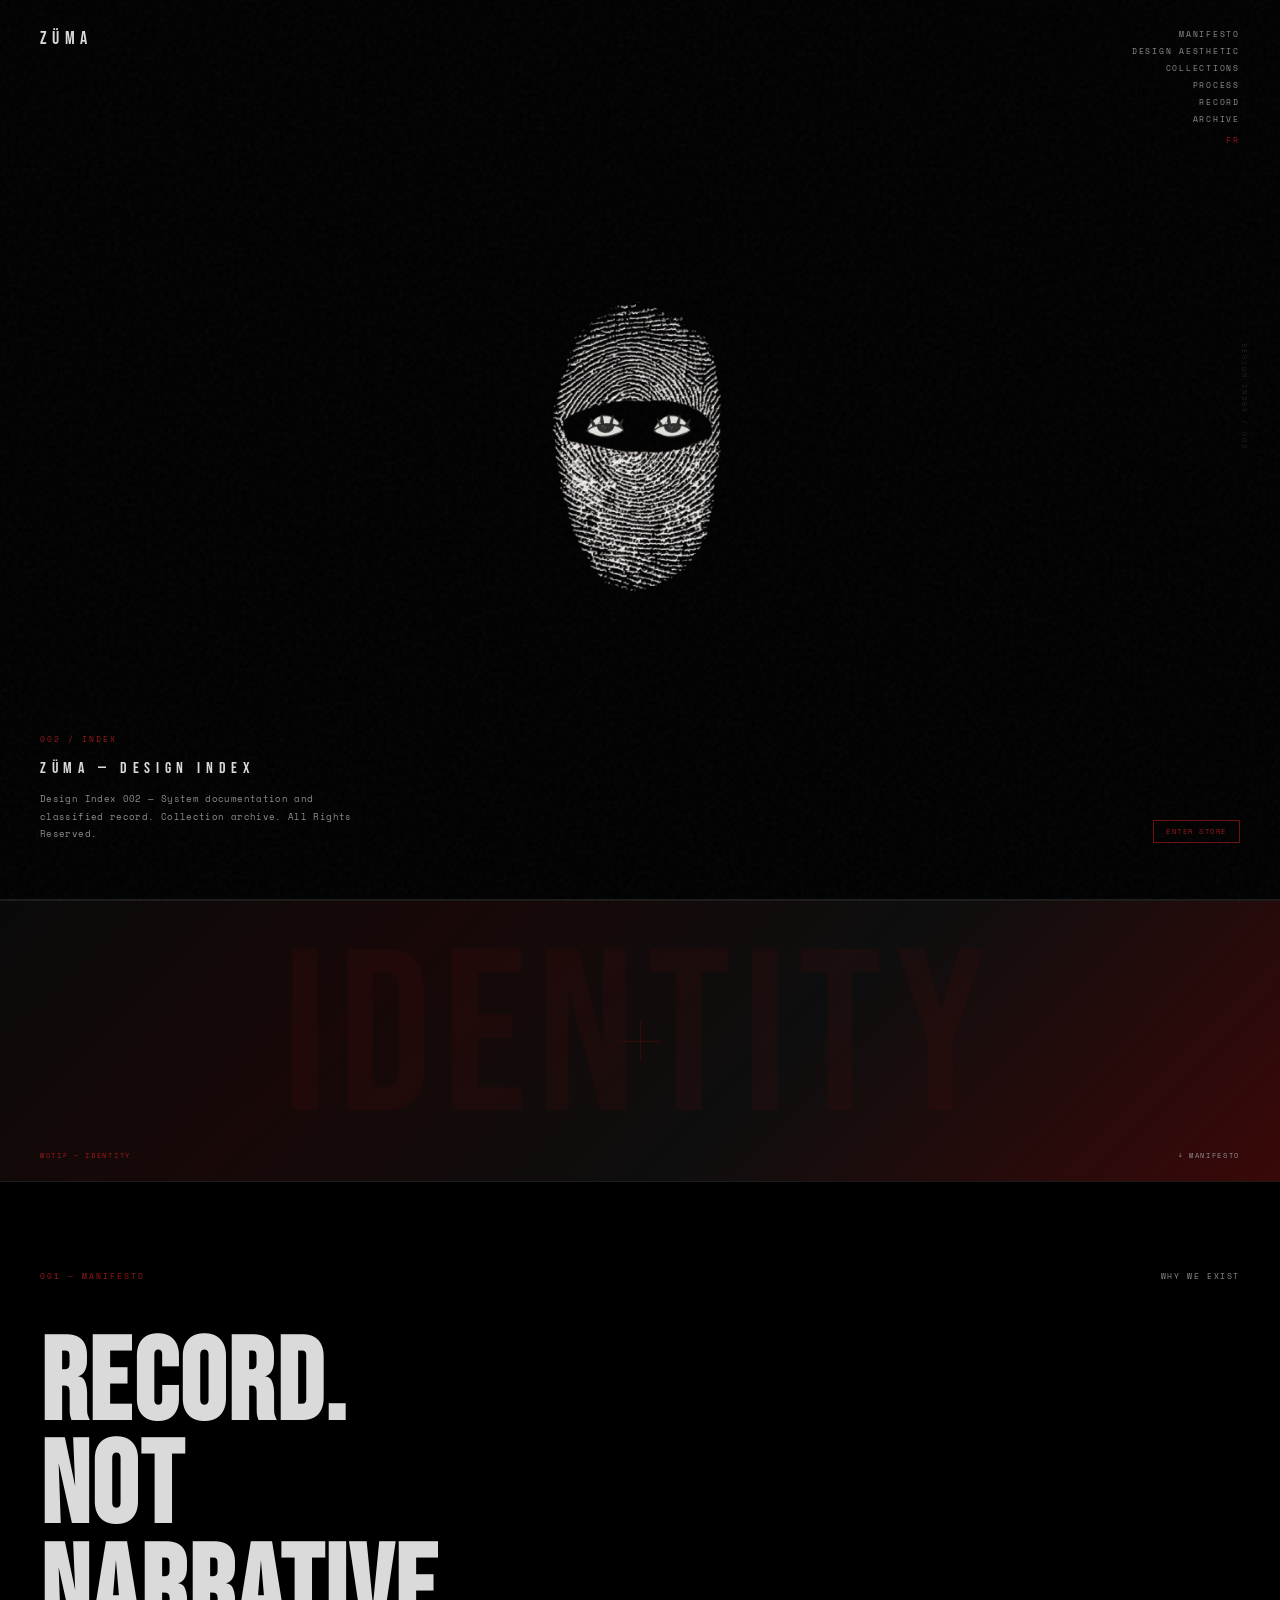
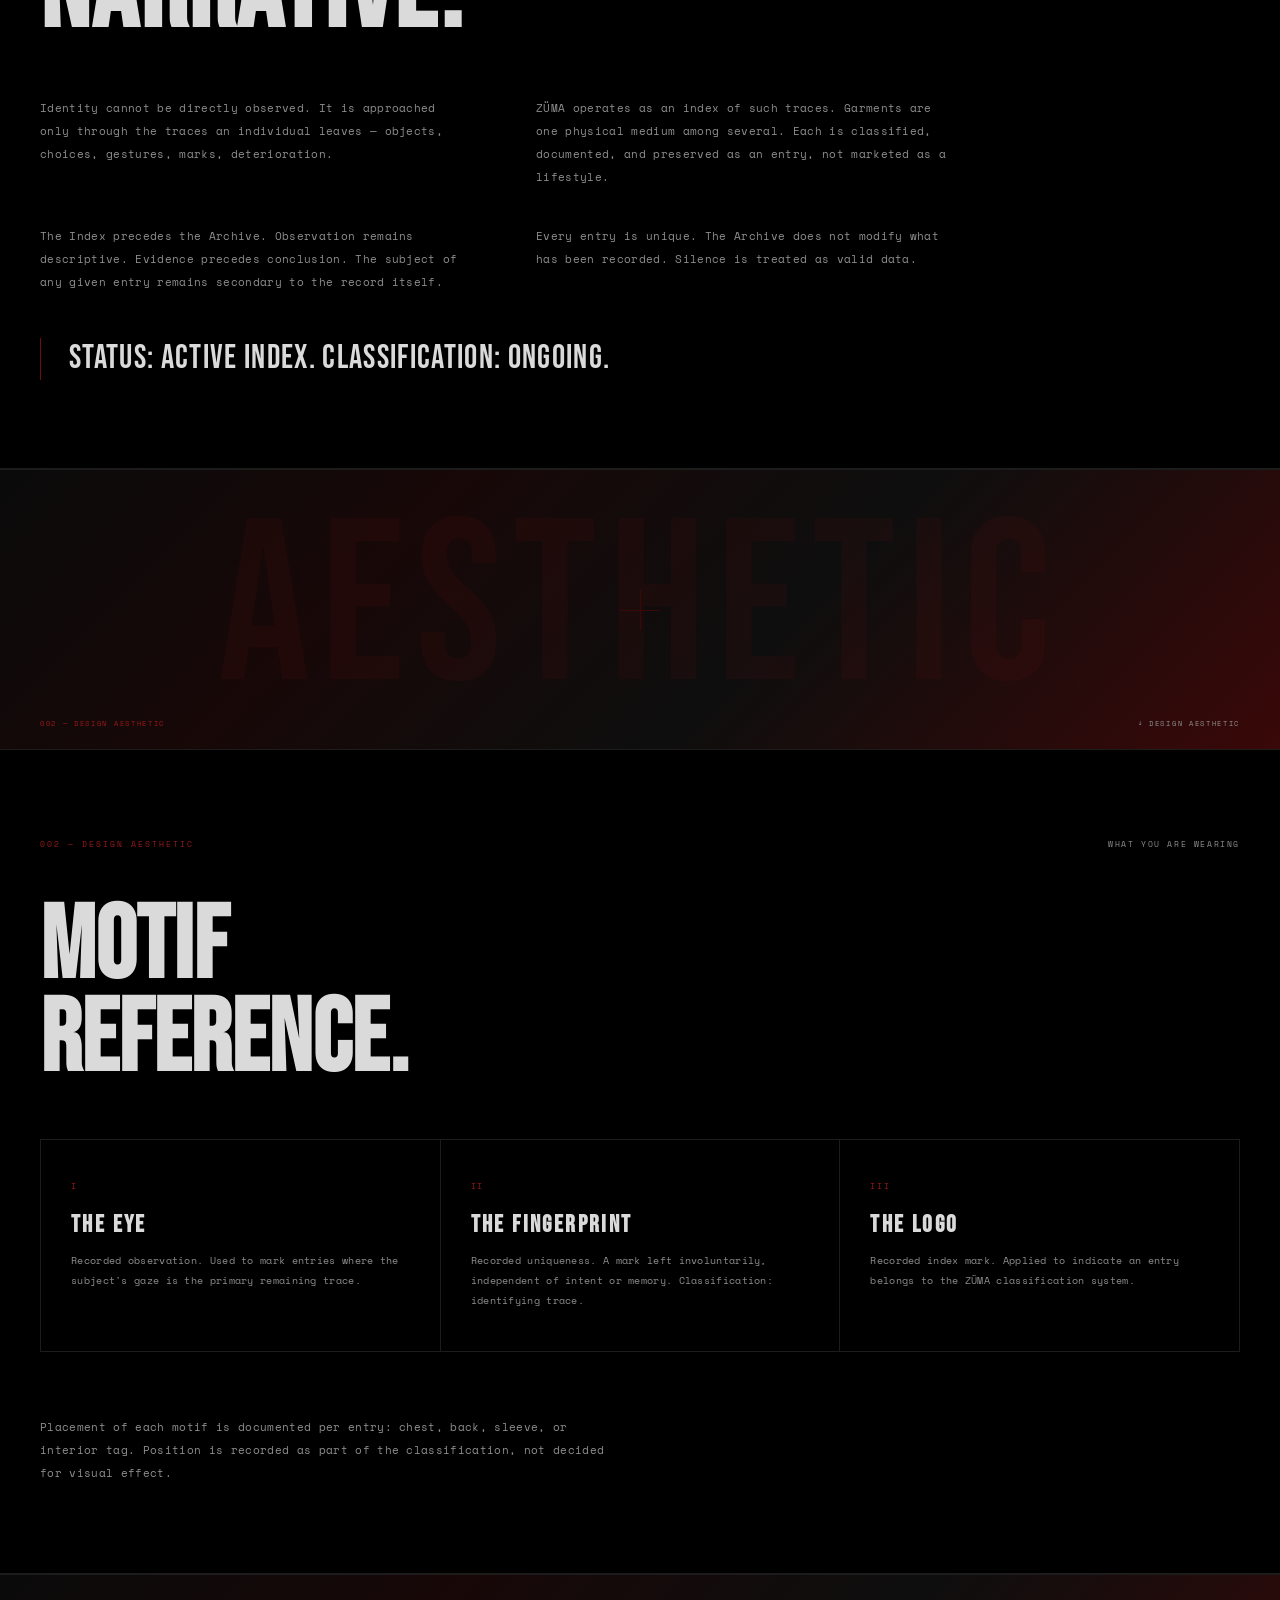
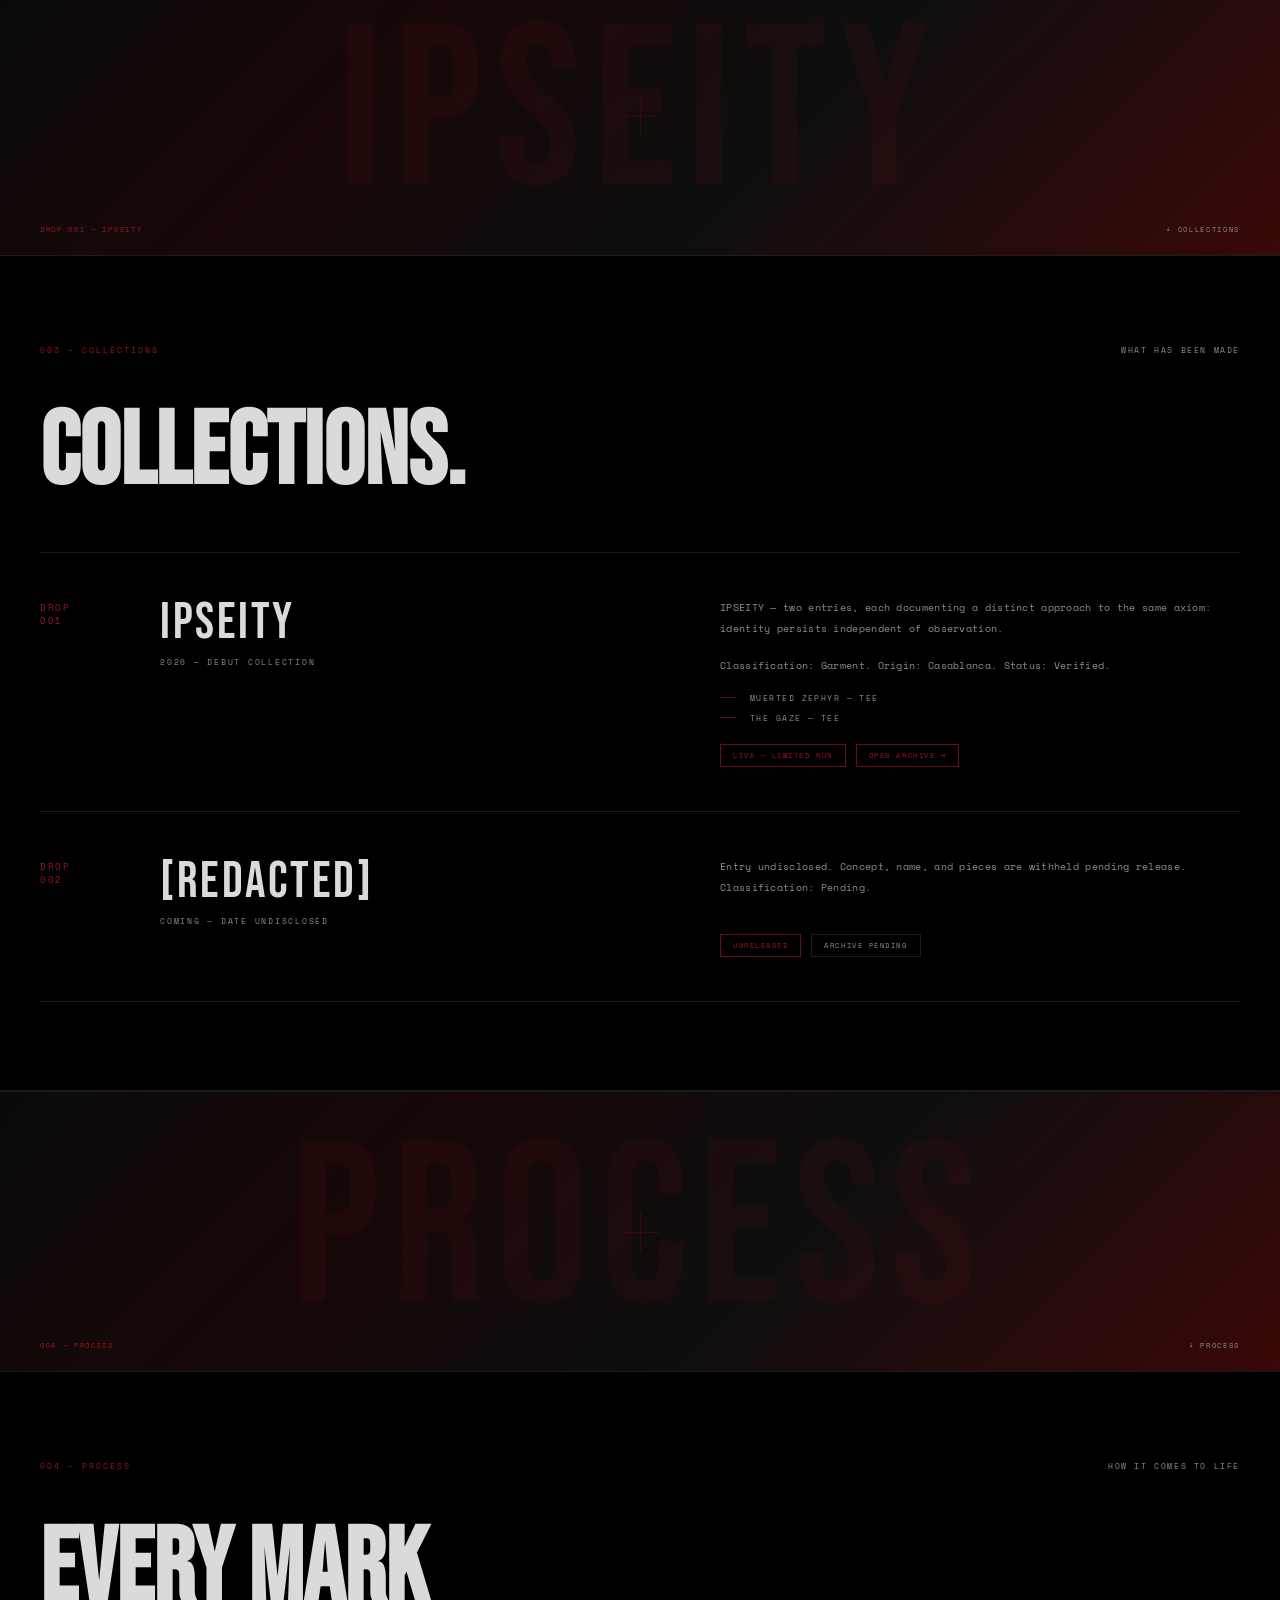
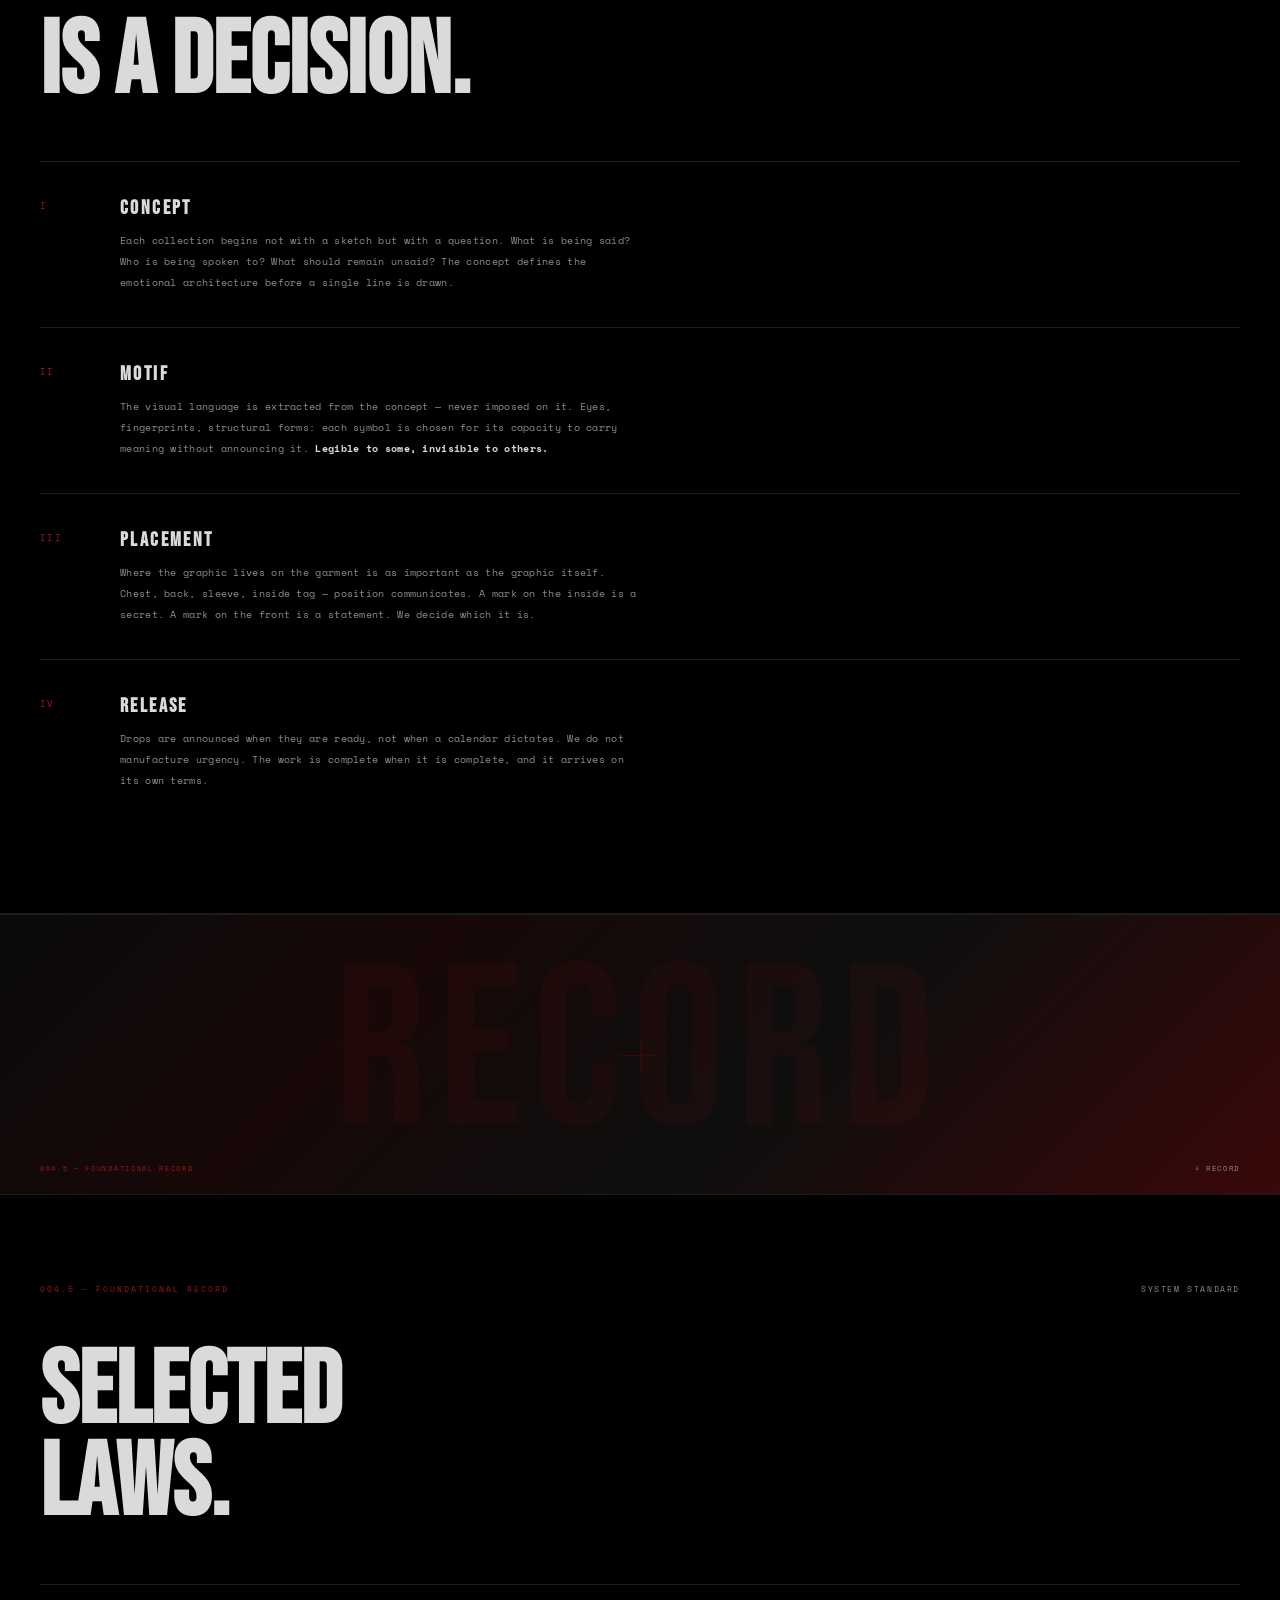
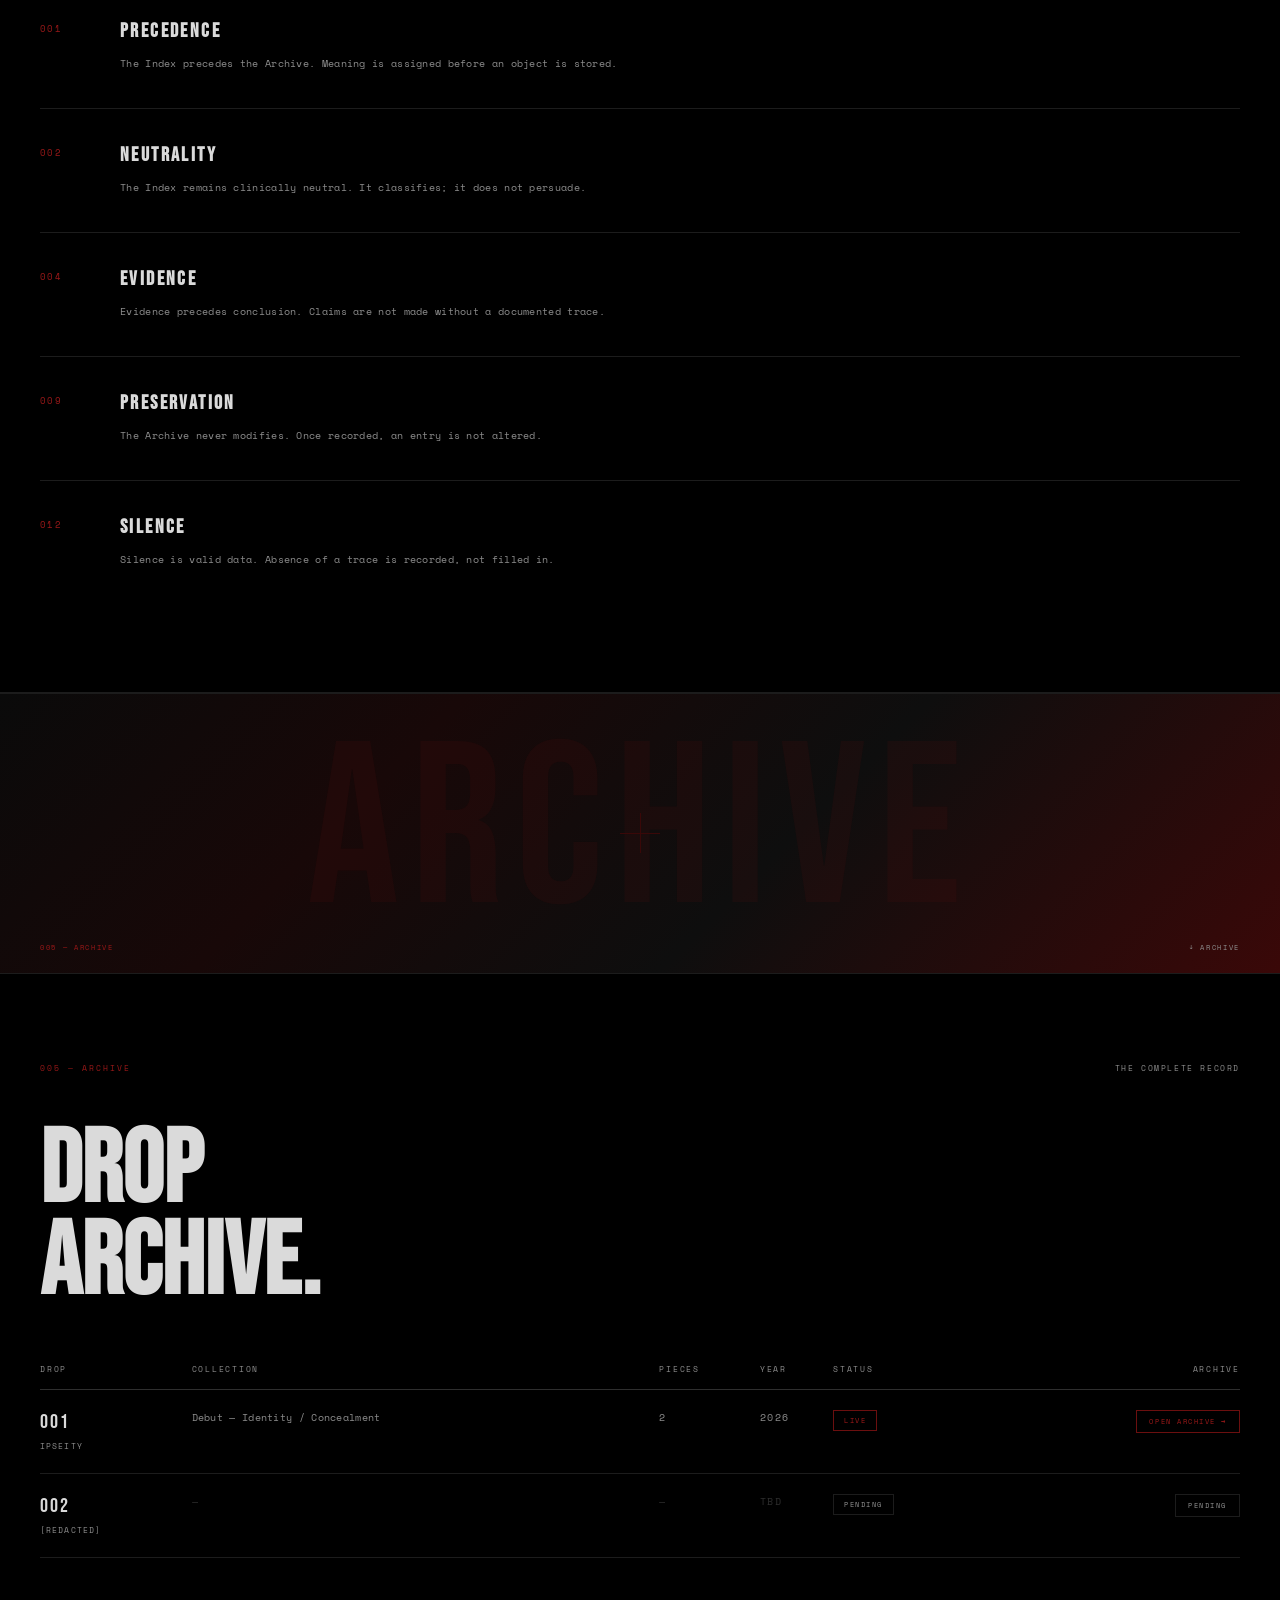
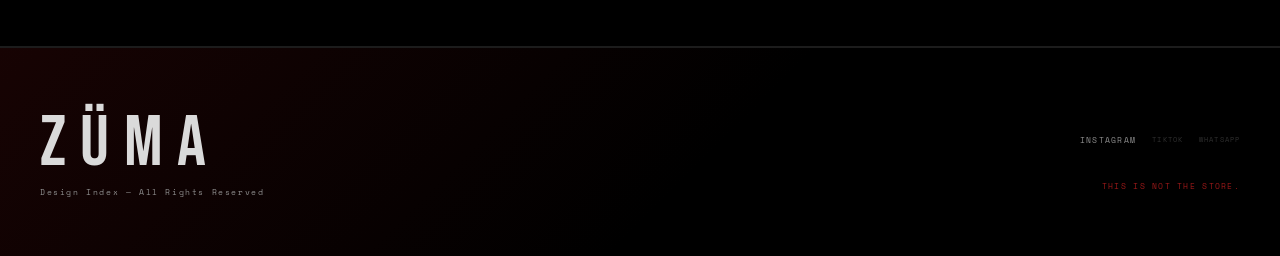
==== commit 97a1f5e0: "Change 'Enter Shop' button text to 'Enter Store'" ====
--- a/index.html
+++ b/index.html
@@ -122,7 +122,7 @@
         <p class="hero-sub">Design Index 002 — System documentation and classified record. Collection archive. All Rights Reserved.</p>
       </div>
       <div class="hero-shop-wrapper">
-        <a href="https://zumaurbanwear.store/" class="hero-shop-btn">Enter Shop</a>
+        <a href="https://zumaurbanwear.store/" class="hero-shop-btn">Enter Store</a>
       </div>
     </div>
   </section>
--- a/styles/layout/navigation.css
+++ b/styles/layout/navigation.css
@@ -22,7 +22,7 @@
   color: var(--light);
   text-decoration: none;
   opacity: 0;
-  animation: fade-up 0.2s linear forwards 1.8s;
+  animation: fade-up 0.2s linear forwards 0.3s;
 }
 
 .nav-links {
@@ -31,7 +31,7 @@
   align-items: flex-end;
   gap: 5px;
   opacity: 0;
-  animation: fade-up 0.2s linear forwards 2s;
+  animation: fade-up 0.2s linear forwards 0.35s;
 }
 .nav-links a {
   font-size: 8px;
--- a/styles/animations/keyframes.css
+++ b/styles/animations/keyframes.css
@@ -2,8 +2,7 @@
    SHARED KEYFRAMES
    Only animations reused by more than one component live here.
    Single-use keyframes stay next to the rule that uses them
-   (e.g. loader-in/loader-line in components/loader.css,
-   hero-reveal in pages/hero.css).
+   (e.g. hero-reveal in pages/hero.css).
    ============================================================ */
 
 /* Generic entrance used by nav + hero copy on first paint */
--- a/styles/pages/hero.css
+++ b/styles/pages/hero.css
@@ -42,7 +42,7 @@
   color: var(--crimson-hi);
   margin-bottom: 14px;
   opacity: 0;
-  animation: fade-up 0.2s linear forwards 2.3s;
+  animation: fade-up 0.2s linear forwards 0.4s;
 }
 .hero-label {
   font-family: 'Bebas Neue', sans-serif;
@@ -50,7 +50,7 @@
   letter-spacing: 0.35em;
   color: var(--light);
   opacity: 0;
-  animation: fade-up 0.2s linear forwards 2.5s;
+  animation: fade-up 0.2s linear forwards 0.5s;
 }
 .hero-sub {
   max-width: 340px;
@@ -60,12 +60,12 @@
   color: var(--grey-text);
   margin-top: 12px;
   opacity: 0;
-  animation: fade-up 0.2s linear forwards 2.7s;
+  animation: fade-up 0.2s linear forwards 0.6s;
   flex: 1;
 }
 .hero-shop-wrapper {
   opacity: 0;
-  animation: fade-up 0.2s linear forwards 2.7s;
+  animation: fade-up 0.2s linear forwards 0.6s;
 }
 .hero-side {
   position: absolute;
@@ -79,5 +79,5 @@
   text-transform: uppercase;
   z-index: 2;
   opacity: 0;
-  animation: fade-up 0.2s linear forwards 2.9s;
+  animation: fade-up 0.2s linear forwards 0.7s;
 }
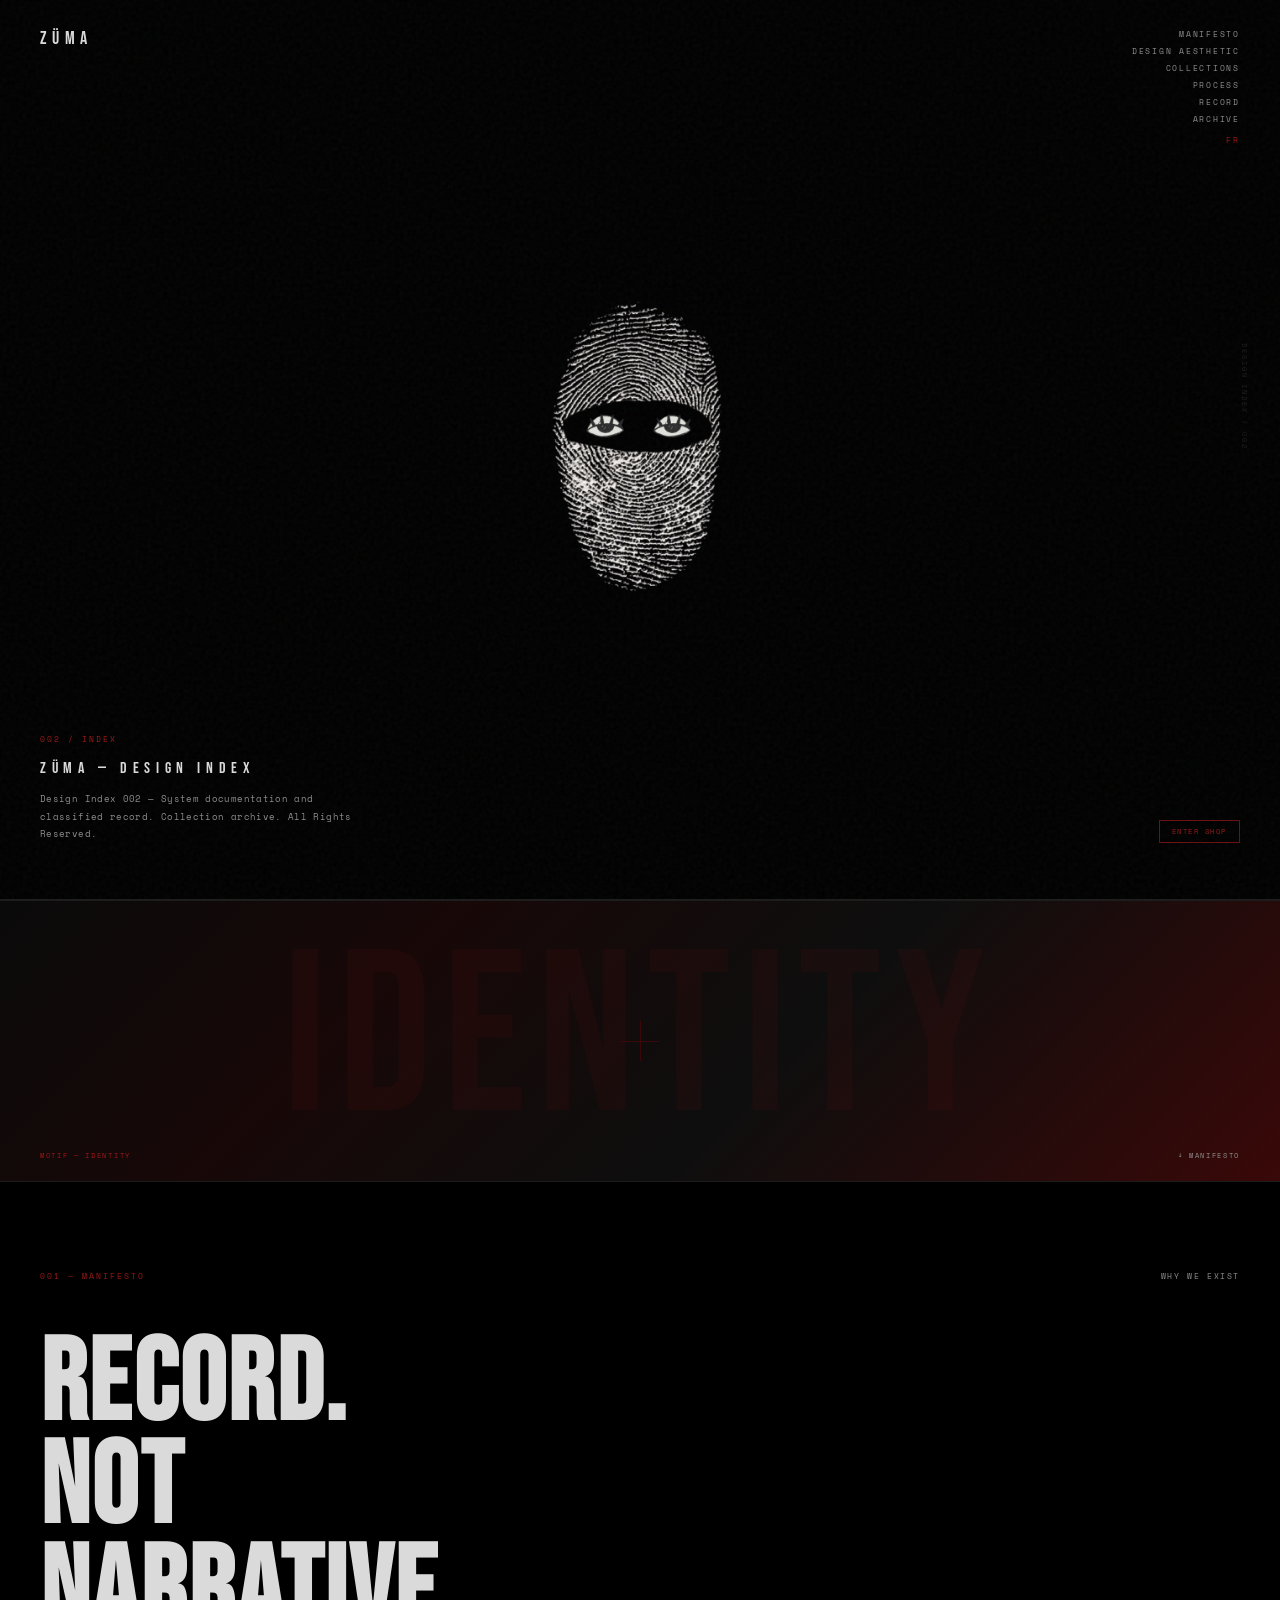
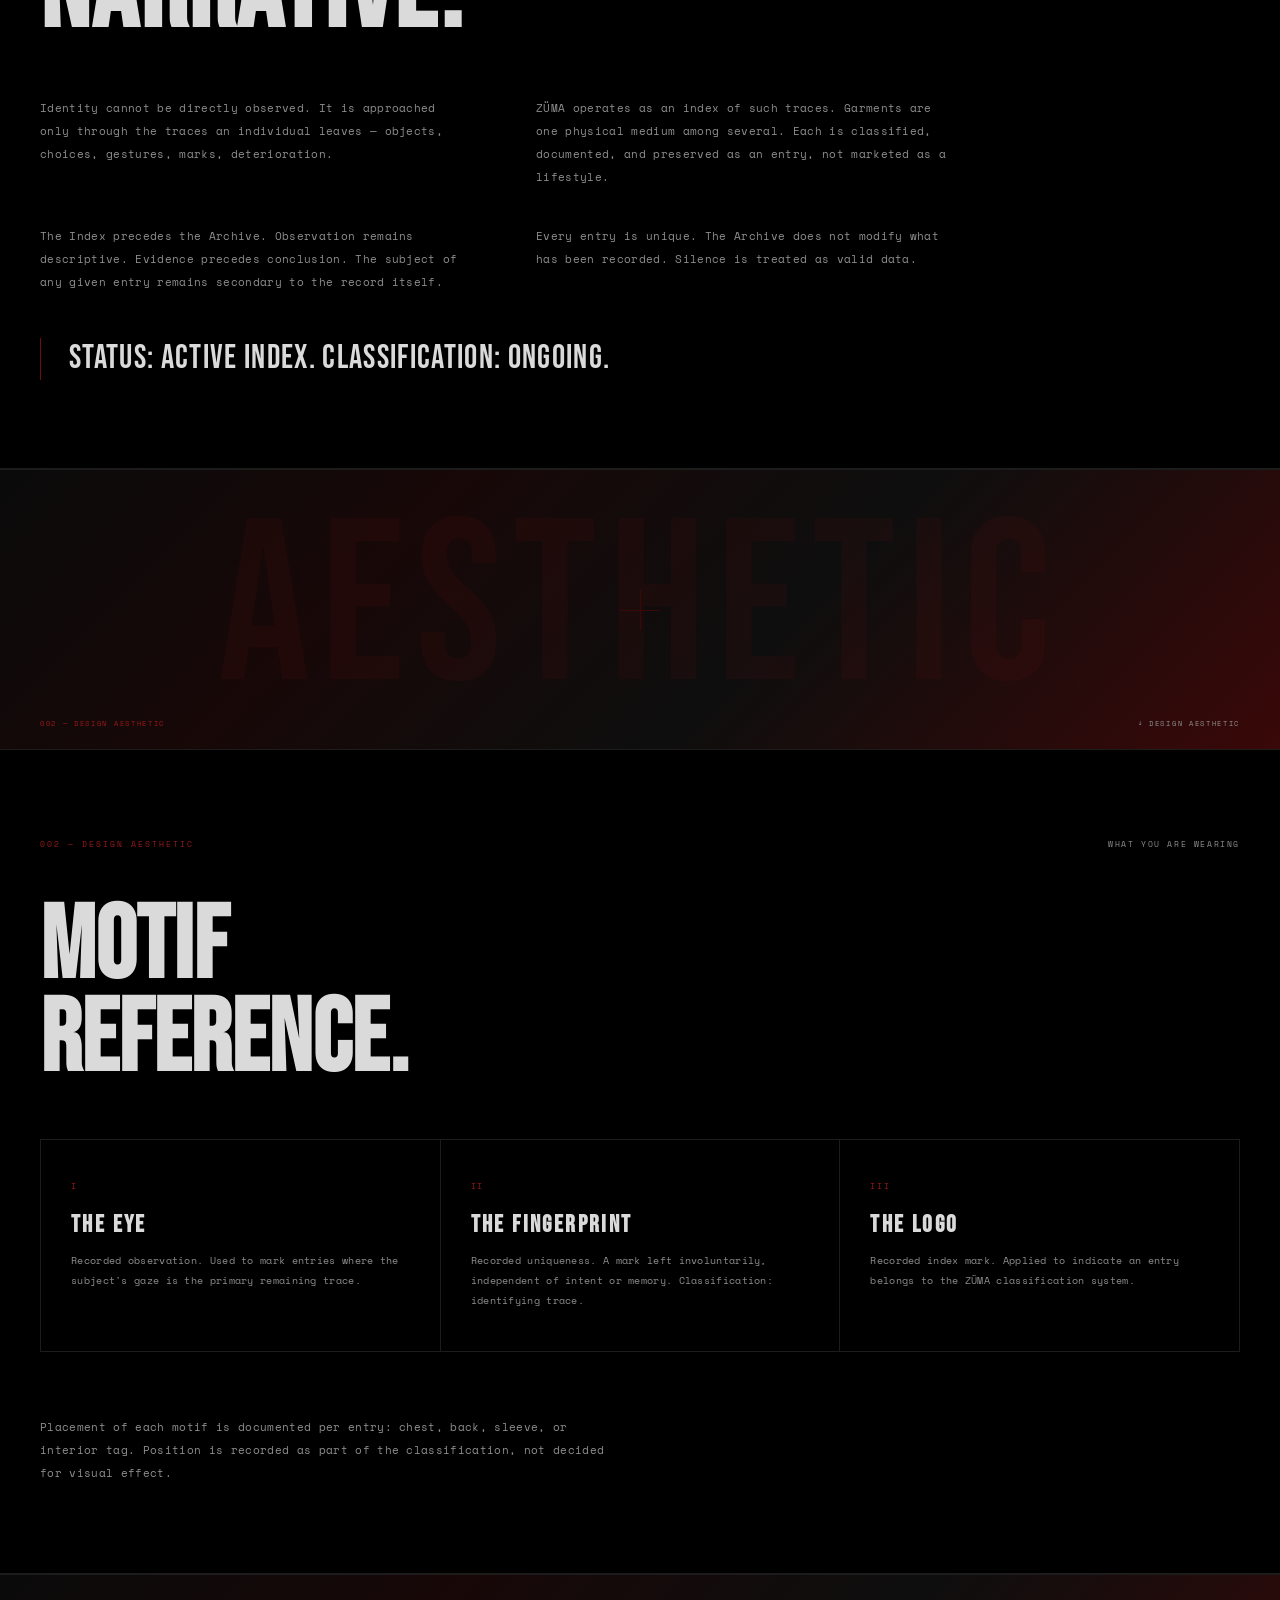
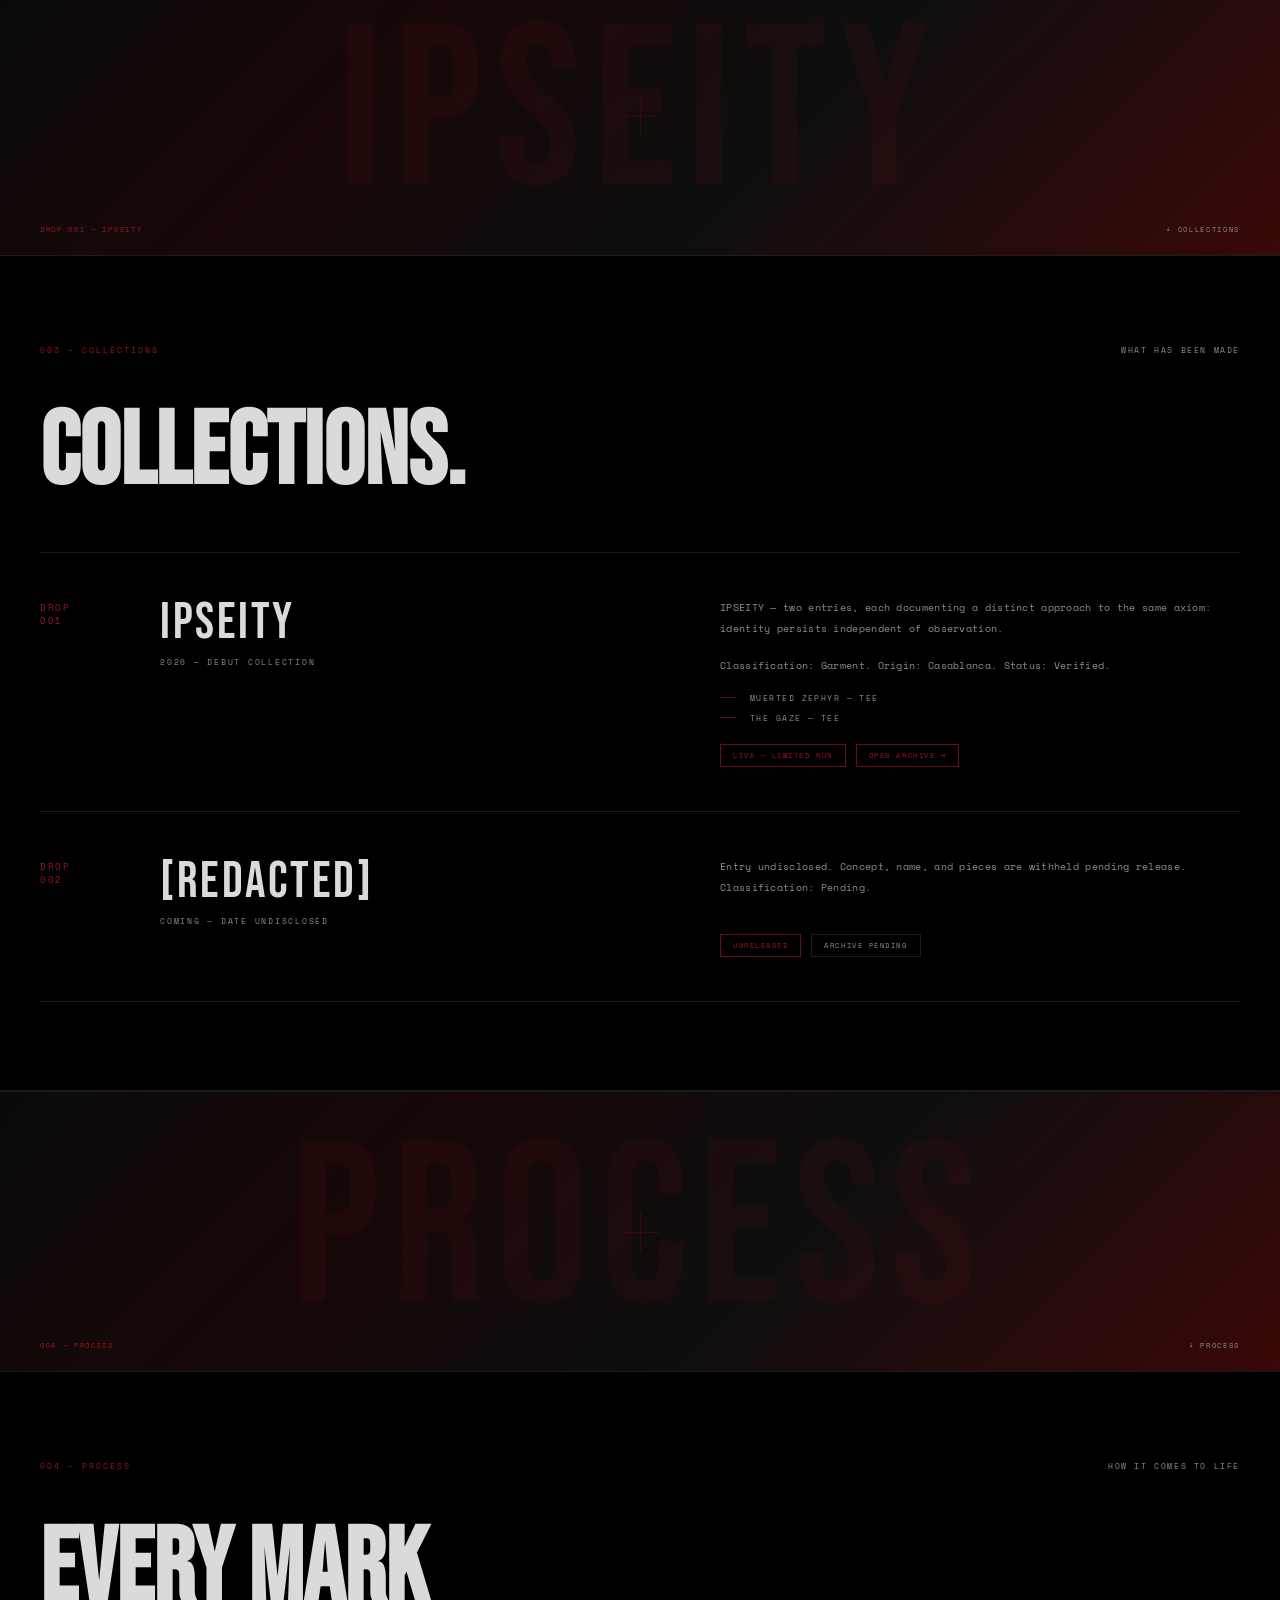
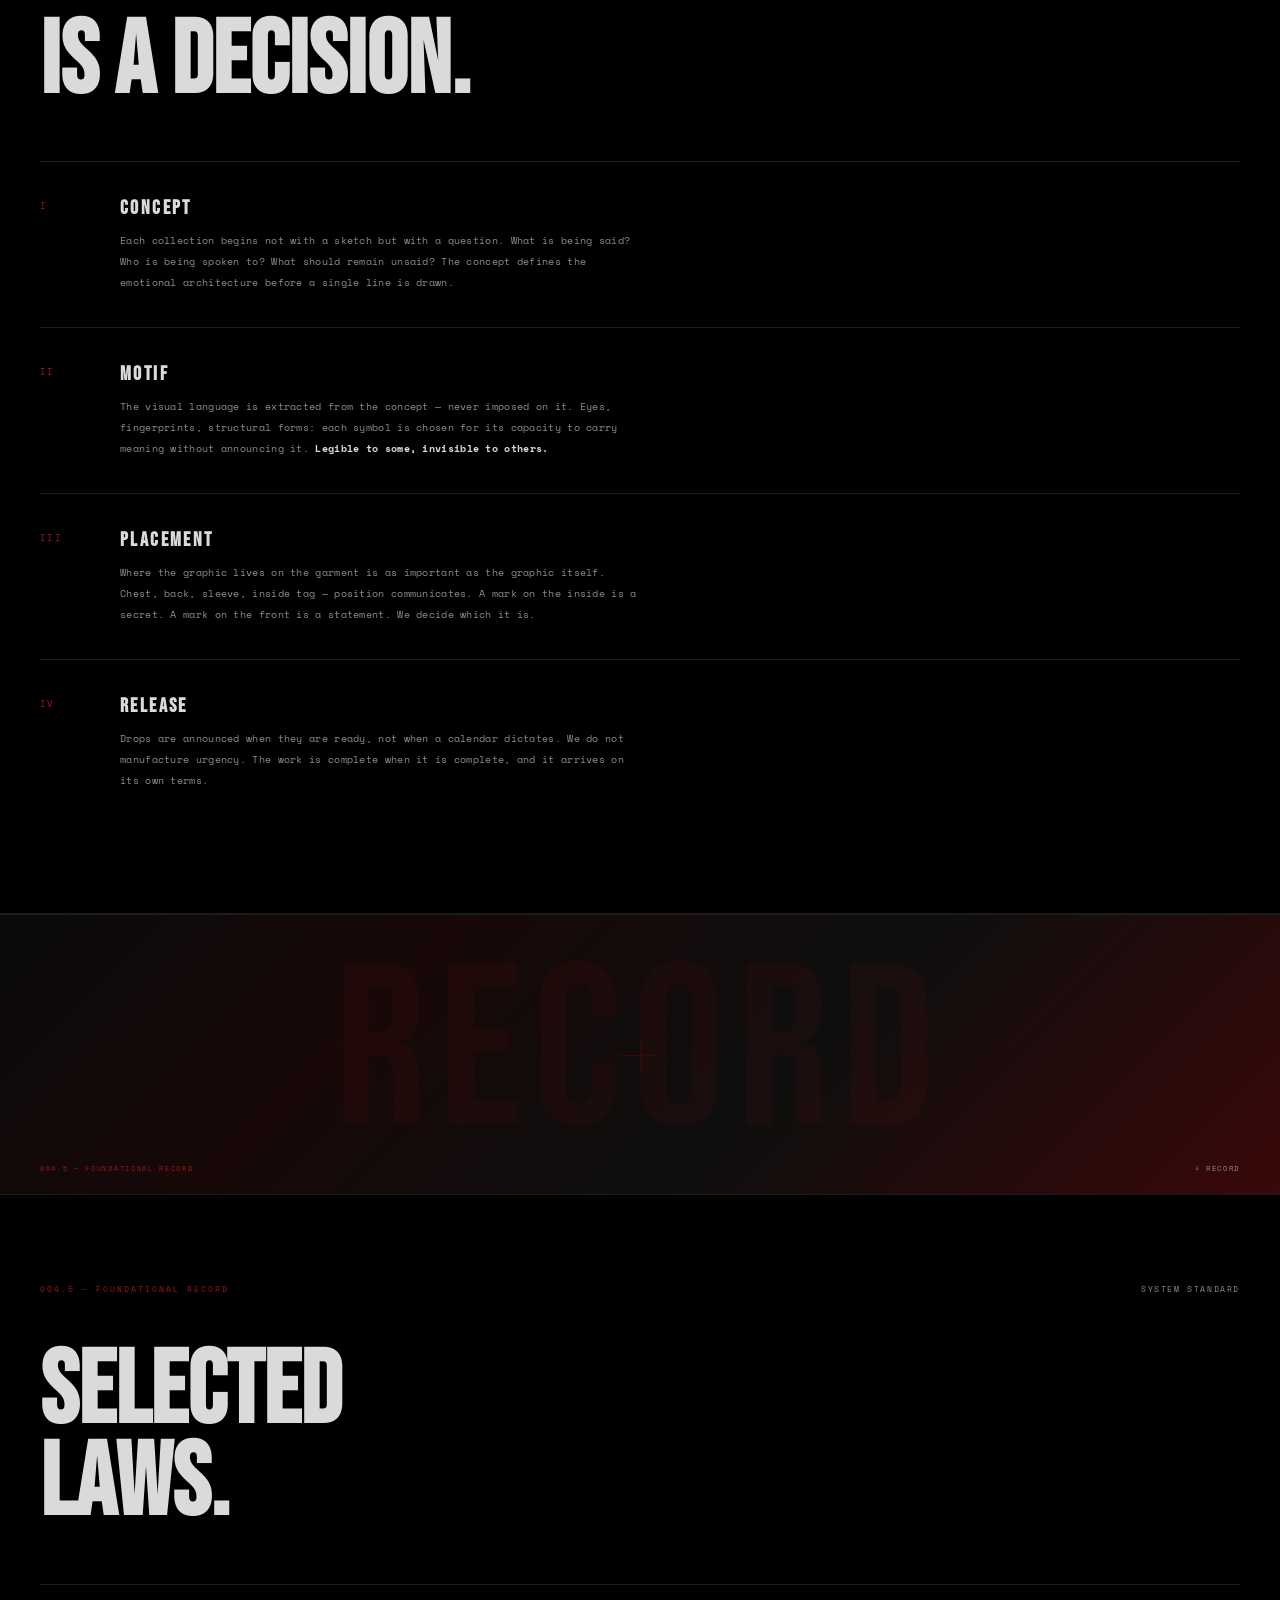
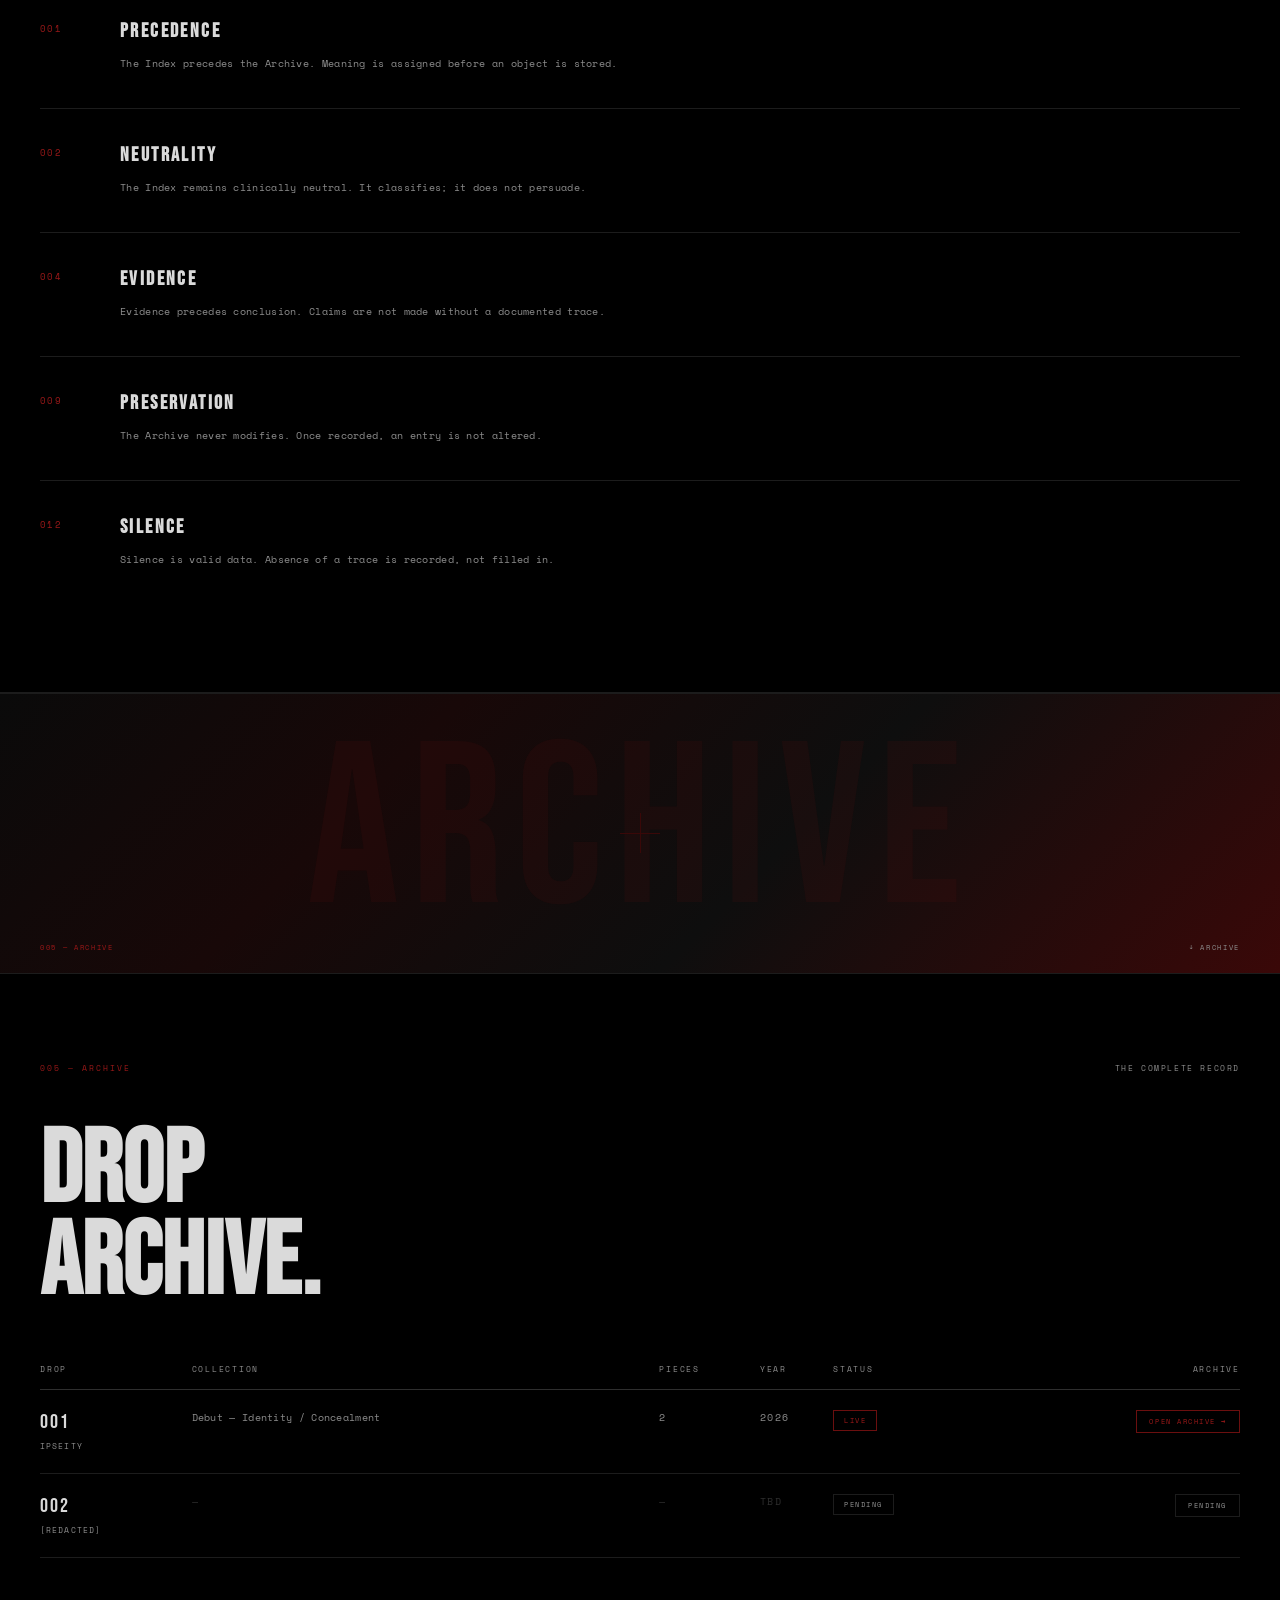
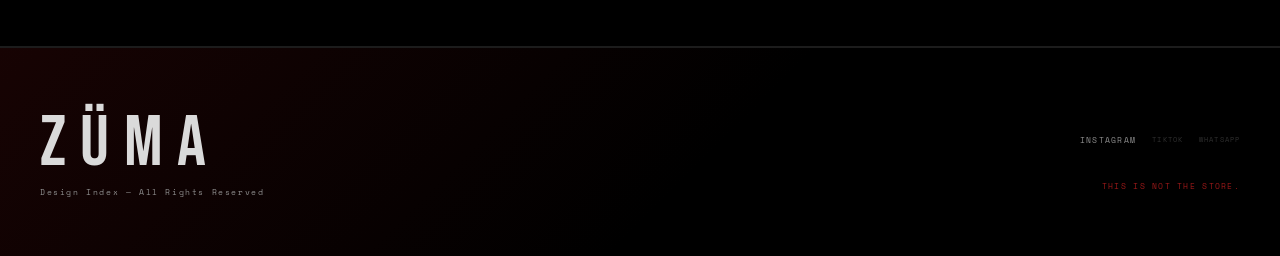
==== commit d3964d67: "Update loader and navigation elements in index.html" ====
--- a/index.html
+++ b/index.html
@@ -87,14 +87,17 @@
 <!-- ====================================================== -->
 <!-- LOADER -->
 <!-- ====================================================== -->
-<div id="loader"></div>
+<div id="loader">
+  <div class="loader-mark" style="opacity:0">ZÜMA</div>
+  <div class="loader-line"></div>
+</div>
 
 <!-- ====================================================== -->
 <!-- NAVIGATION -->
 <!-- ====================================================== -->
 <header>
   <nav>
-    <a class="nav-brand" href="/ZUMAINDEX/">ZÜMA</a>
+    <a class="nav-brand" href="#hero">ZÜMA</a>
     <div class="nav-links">
       <a href="#manifesto">Manifesto</a>
       <a href="#design-aesthetic">Design Aesthetic</a>
@@ -122,7 +125,7 @@
         <p class="hero-sub">Design Index 002 — System documentation and classified record. Collection archive. All Rights Reserved.</p>
       </div>
       <div class="hero-shop-wrapper">
-        <a href="https://zumaurbanwear.store/" class="hero-shop-btn">Enter Store</a>
+        <a href="https://zumaurbanwear.store/" class="hero-shop-btn">Enter Shop</a>
       </div>
     </div>
   </section>
